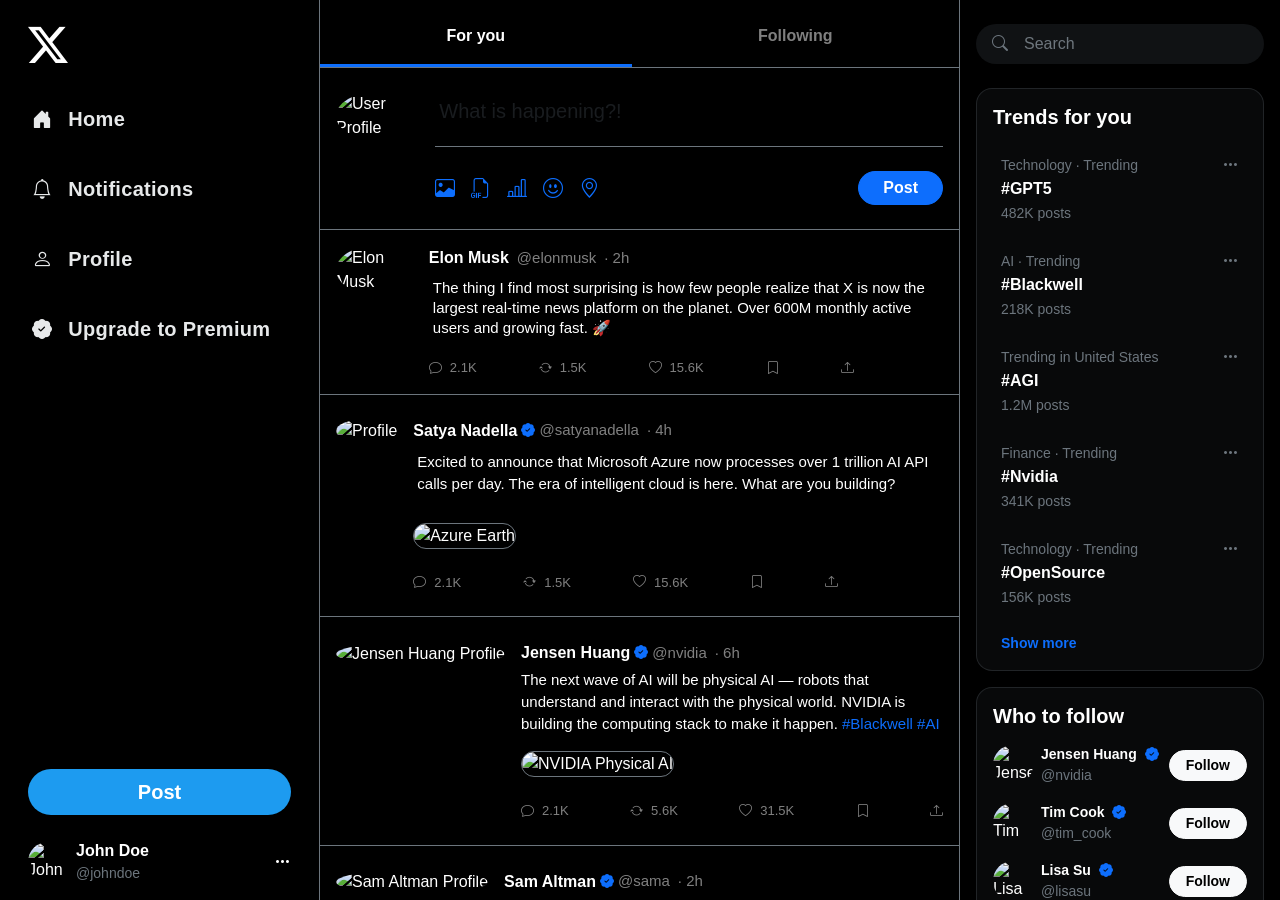
==== index.html @ 87f6e88b "some edits are changes" ====
<!DOCTYPE html>
<html lang="en">

<head>
    <meta charset="UTF-8">
    <meta name="viewport" content="width=device-width, initial-scale=1.0">
    <link rel="stylesheet" href="bootstrap-5.3.8-dist/css/bootstrap.min.css">
    <!-- பூட்ஸ்டார்ப் ஐகான்கள் -->
    <link rel="stylesheet" href="https://cdn.jsdelivr.net/npm/bootstrap-icons@1.11.3/font/bootstrap-icons.min.css">
    <link rel="stylesheet" href="style.css">
    <title>X Clone Assignment</title>
</head>

<!-- column a 3:6:3 endu pirithal and full webpage black and text white kuduthal -->

<body class="bg-black text-white">
    <div class="container-fluid">
        <div class="row">




            <!-- FIRST (3 OF 12) COLUMN STARTS HERE -->
            <!-- border-end (வலது பக்க கோடு வர) border-secondary (சாம்பல் நிறம் வர) vh-100 (முழு உயரம் வர) -->
            <div class="col-md-3 border-end border-secondary vh-100 d-flex flex-column pb-3">
                <!-- Ithan antha X icon -->
                <div class="px-3 pt-3">
                    <i class="bi bi-twitter-x fs-1 text-white"></i>
                </div>

                <!-- HOME, NOTIFICATION, ABOUT NAVLINGS START HERE -->
                <ul class="nav flex-column py-3">

                  
                    <!-- 1. Home மெனு -->
                    <li class="nav-item mb-3">
                        <!-- 🌟 href="#" ஐ நீக்கிவிட்டு, id மற்றும் onclick செயல்பாடுகள் இங்கே சேர்க்கப்பட்டுள்ளது -->
                        <a id="#home" class="nav-link active text-white fs-5 fw-bold d-flex align-items-center"
                            style="cursor: pointer;" onclick="showSection('home')">
                            <i class="bi bi-house-door-fill me-3"></i> Home
                        </a>
                    </li>

                    <!-- 2. Notifications மெனு -->
                    <li class="nav-item mb-3">
                        <a class="nav-link text-white fs-5 d-flex align-items-center" href="#">
                            <i class="bi bi-bell me-3"></i> Notifications
                        </a>
                    </li>

                    <!-- 3. Profile மெனு -->
                    <li class="nav-item mb-3">
                        <a class="nav-link text-white fs-5 d-flex align-items-center" href="#">
                            <i class="bi bi-person me-3"></i> Profile
                        </a>
                    </li>

                    <!-- ========================================================== -->
                    <!-- ⭐ 5. PAVITHRA - UPGRADE TO PREMIUM NAVLINK START -->
                    <!-- ========================================================== -->
                    <li class="nav-item mb-3">
                        <!-- 🔗 [இங்கதான் மேஜிக்]: href="premium.html" என்று கொடுத்தாச்சு! 
                             இப்போ அவுட்புட்ல இதை கிளிக் பண்ணா, நேரா அக்கா செய்யப்போற தனி பக்கத்துக்கு வெப்சைட் மாறிடும்! -->
                        <a class="nav-link nav-premium d-flex align-items-center fs-5" href="premium.html">
                            <i class="bi bi-patch-check-fill me-3 premium-icon"></i>
                            <span class="premium-text">Upgrade to Premium</span>
                        </a>
                    </li>
                    <!-- ⭐ PAVITHRA - UPGRADE TO PREMIUM NAVLINK END -->
                    <!-- ========================================================== -->

                </ul>
                <!-- HOME, NOTIFICATION, ABOUT  ARE END HERE -->

                <!-- POST BUTTON -->
                <div class="px-3 mt-auto mb-4">
                    <button type="button" class="btn btn-tweet w-100 rounded-pill fw-bold fs-5 py-2" href="premium.html">
                        Post
                    </button>
                </div>
                <!-- POST BUTTON END HERE -->

                <!-- JOHN DOE SMALL CIRCLE ACCOUNT BELOW FIRST 3: COLUMN -->
                <div class="px-3 d-flex align-items-center justify-content-between">
                    <div class="d-flex align-items-center">
                        <!-- ஒரு தற்காலிக வட்டமான படம் -->
                        <img src="https://images.unsplash.com/photo-1535713875002-d1d0cf377fde?w=100"
                            class="rounded-circle me-2" alt="John Doe Profile"
                            style="width: 40px; height: 40px; object-fit: cover;">
                        <div>
                            <div class="fw-bold fs-6 text-white leading-sm">John Doe</div>
                            <div class="text-secondary small">@johndoe</div>
                        </div>
                    </div>
                    <i class="bi bi-three-dots text-white"></i>
                </div>
                <!-- JOHN DOE SMALL CIRCLE ACCOUNT END HERE -->
            </div>

            <!-- FIRST (3 OF 12) COLUMN END HERE -->

            <!-- ========================================== ===================================== -->
            <!-- ========================================== ===================================== -->
            <!-- ========================================== ===================================== -->
            <!-- ========================================== ===================================== -->
            <!-- ========================================== ===================================== -->














            <!-- SECOND (6 OF 12) COLUMN STARTS HERE (MIDDLE SIDEBAR) -->
            <!-- 🌟 நடுவில் உள்ள 6-வது காலத்தை மட்டும் தனியா ஸ்க்ரோல் செய்ய மாற்றப்பட்ட மெயின் வரி -->

            <!-- [மாற்றம் 1]: பார்டர், மினிமம் உயரம் மற்றும் பேடிங் 0 சேர்த்தாச்சு -->
            <main id="home" class="col-md-6 border-end border-secondary p-0"
                style="height: 100vh; overflow-y: auto; scrollbar-width: none; -ms-overflow-style: none;">
                <!--INTHA ELEMENT A ALIKKA VENAM --> <!--INTHA ELEMENT A ALIKKA VENAM -->

                <!-- [மாற்றம் 2]: எப்போதுமே மேலேயே ஒட்டிக்கிட்டு இருக்கப்போற ஹெடர் பகுதி -->

                <div class="border-bottom border-secondary sticky-top bg-black"> <!--INTHA DIV A ALIKKA VENAM -->

                    <!-- 🌟 [புதுச் சேர்க்கை]: 'For you' & 'Following' டேப்கள் வர வேண்டிய இடம் -->
                    <div class="d-flex text-center fw-bold mt-2">
                        <!-- For You டேப் (கீழே ப்ளூ கலர் கோட்டுடன் text-white) -->
                        <div class="p-3 flex-grow-1 text-white border-bottom border-primary border-3"
                            style="cursor: pointer;">
                            For you
                        </div>
                        <!-- Following டேப் (கருப்பா தெரியாம இருக்க பூட்ஸ்ட்ராப் ஒபாசிட்டி சேர்த்தாச்சு) -->
                        <div class="p-3 flex-grow-1 text-white text-opacity-50" style="cursor: pointer;">
                            Following
                        </div>
                    </div>

                </div> <!--INTHA DIV A ALIKKA VENAM -->


                <!-- ========================================== -->
                <!-- [மாற்றம் 3]: 3 PERUKUM SERTHU கன்டென்ட் வர வேண்டிய முக்கிய பகுதி (Content Placeholder) -->
                <!-- ========================================== -->
                <div class="main-content-body p-0">
                    <!--INTHA ELEMENT A ALIKKA VENAM (💡 இங்க மட்டும் பேடிங் p-0 ஆக்கியிருக்கேன் அண்ணா, அப்போதான் ட்வீட்கள் பார்டர் ஓரத்துல ஒட்டி அழகா வரும்) -->

                    <!-- ========================================================== -->
                    <!-- 🏠 SECTION 1: JOHN (YOU) - HOME/TWEET AREA START -->
                    <!-- ========================================================== -->
                    <!-- ஜான் உங்களோட "What's happening?!" பாக்ஸ் மற்றும் ட்வீட் ஃபீட் கோடு எல்லாமே ithukku keela than வரணும். -->
                    <!-- திவின்சன் மற்றும் காஜன் அண்ணன் இந்த செக்ஷனுக்குள்ள கை வைக்க மாட்டாங்க. -->
                    <section id="john-home-tweets" class="p-0">

                        <!-- (ஜான் உங்களோட ஹோம் பேஜ் கோடை இங்கதான் எழுதணும்!) -->
                        <!-- 🌟 [புதுச் சேர்க்கை 1]: ட்வீட் பாக்ஸ் மெயின் கன்டெய்னர் (Flexbox முறையில்) -->
                       <div class="d-flex p-3 py-4 border-bottom border-secondary">

                            <!-- 1. இடது பக்கம்: ப்ரொஃபைல் படம் (உடையாமல் இருக்க அக்யூரட் ஆன்லைன் இமேஜ் போட்ருக்கேன் அண்ணா) -->
                            <div class="me-3">
                                <img src="https://images.unsplash.com/photo-1535713875002-d1d0cf377fde?w=100"
                                    class="rounded-circle" alt="User Profile"
                                    style="width: 40px; height: 40px; object-fit: cover;">
                            </div>

                            <!-- 2. வலது பக்கம்: இன்புட் ஏரியா மற்றும் பட்டன்கள் -->
                            <div class="w-100">
                                <!-- 🌟 [பெரிய மாற்றம்]: input-க்கு பதிலா textarea போட்டாச்சு அண்ணா! -->
                                <!-- rows="2" கொடுத்ததால் ஆரம்பத்துல சின்னதா இருக்கும், டைப் பண்ண பண்ண 6 of 12 அகலத்துக்குள்ளேயே அழகா கீழே இறங்கும் -->
                                <textarea
                                    class="form-control bg-transparent border-0 text-white fs-5 p-1 shadow-none text-opacity-75"
                                    placeholder="What is happening?!" rows="1" oninput="autoResize(this)"
                                    style="resize: none; caret-color: #1d9bf0; overflow: hidden; min-height: 25px;">
</textarea>
                                <div class="border-top border-secondary mt-3"></div>

                                <!-- ஐகான்களும் போஸ்ட் பட்டனும் பக்கத்துல பக்கத்துல வர வேண்டிய பகுதி -->
                                <div class="d-flex justify-content-between align-items-center mt-3 pt-2">

                                    <!-- பூட்ஸ்ட்ராப் ஐகான்கள் (Bootstrap Icons v1.11.3) -->
                                    <div class="text-primary fs-5 d-flex gap-3">
                                        <i class="bi bi-image" style="cursor: pointer;"></i>
                                        <i class="bi bi-filetype-gif" style="cursor: pointer;"></i>
                                        <i class="bi bi-bar-chart-line" style="cursor: pointer;"></i>
                                        <i class="bi bi-emoji-smile" style="cursor: pointer;"></i>
                                        <i class="bi bi-geo-alt" style="cursor: pointer;"></i>
                                    </div>

                                    <!-- போஸ்ட் பட்டன் -->
                                    <button class="btn btn-primary fw-bold rounded-pill px-4 py-1 fs-6">Post</button>
                                </div>
                            </div>

                        </div> <!-- ட்வீட் பாக்ஸ் முடிகிறது -->
                        <!-- 🌟 [புதுச் சேர்க்கை 2]: ட்வீட் ஃபீட் லிஸ்ட் (இங்கதான் எல்லா ட்வீட்களும் வரிசையா வரும்) -->
                        <div class="tweets-feed-list">

                            <!-- ========================================== -->
                            <!-- 1. எலோன் மஸ்க் ட்வீட் கார்டு (Elon Musk Tweet) -->
                            <!-- ========================================== -->
                            <div class="d-flex p-3 border-bottom border-secondary" style="cursor: pointer;">
                                <!-- இடது பக்கம்: எலோன் மஸ்க் ப்ரொஃபைல் படம் -->
                                <div class="me-3">
                                    <img src="https://upload.wikimedia.org/wikipedia/commons/3/34/Elon_Musk_Royal_Society_%28crop2%29.jpg"
                                        class="rounded-circle" alt="Elon Musk"
                                        style="width: 40px; height: 40px; object-fit: cover;">
                                </div>
                                <!-- வலது பக்கம்: ட்வீட் கன்டென்ட் முழுமையாக -->
                                <div class="w-100">
                                    <!-- ட்வீட் ஹெடர் (பெயர், ப்ளூ டிக், ஹேண்டில், நேரம்) -->
                                    <div class="d-flex align-items-center mb-1 flex-wrap">
                                        <span class="fw-bold text-white me-1">Elon Musk</span>
                                        <!-- பூட்ஸ்ட்ராப் ப்ளூ கலரில் ஒரு குட்டி டிக் ஐகான் -->
                                        <i class="fa-solid fa-circle-check text-primary me-1"
                                            style="font-size: 14px;"></i>
                                        <span class="text-white text-opacity-50 me-2"
                                            style="font-size: 15px;">@elonmusk</span>
                                        <span class="text-white text-opacity-50" style="font-size: 15px;">· 2h</span>
                                    </div>
                                    <!-- ட்வீட் உரை (Tweet Text) -->
                                    <p class="text-white mb-2 p-1" style="font-size: 15px; line-height: 20px;">
                                        The thing I find most surprising is how few people realize that X is now the
                                        largest real-time news platform on the planet. Over 600M monthly active users
                                        and growing fast. 🚀
                                    </p>
                                    <!-- ட்வீட் ஃபுட்டர் ஐகான்கள் (Comment, Retweet, Like, Bookmark, Share) -->
                                    <!-- justify-content-between கொடுத்துட்டு அதிகபட்ச அகலத்தை (max-width) கட்டுப்படுத்தினா அசல் எக்ஸ் மாதிரி கேப் வரும் அண்ணா -->
                                    <div class="d-flex justify-content-between text-white text-opacity-50 mt-3"
                                        style="max-width: 425px; font-size: 13px;">
                                      <span class="hover-blue"><i class="bi bi-chat me-2"></i>2.1K</span>
                                        <span class="hover-green"><i class="bi bi-arrow-repeat me-2"></i>1.5K</span>
                                        <span class="hover-red"><i class="bi bi-heart me-2"></i>15.6K</span>
                                        <span class="hover-blue"><i class="bi bi-bookmark"></i></span>
                                        <span class="hover-blue"><i class="bi bi-upload"></i></span>
                                    </div>
                                </div>
                            </div>


                            <!-- ========================================================================= -->
                            <!-- சத்யா நாதெல்லா ட்வீட் கார்டு மெயின் கன்டெய்னர்                             -->
                            <!-- ========================================================================= -->
                            <!-- d-flex: படம் மற்றும் உரையை பக்கத்து பக்கத்தில் வைக்கிறது -->
                            <!-- p-3: கார்டுக்குள் 1rem அளவிலான உள் இடைவெளியை (Padding) தருகிறது -->
                            <!-- border-bottom & border-secondary: கீழ் பகுதியில் சாம்பல் நிற மெல்லிய கோட்டை உருவாக்குகிறது -->
                            <!-- 🌟 align-items-start: படம் மற்றும் உரையை மேலிருந்து (Top) ஒரே நேர்க்கோட்டில் சீரமைக்கிறது -->
                            <div class="d-flex p-4 px-3 border-bottom border-secondary align-items-start"
                                style="cursor: pointer;">

                                <!-- ========================================== -->
                                <!-- இடது பக்கம்: ப்ரொஃபைல் படம் (Profile Image)  -->
                                <!-- ========================================== -->
                                <!-- me-3: படத்திற்கும் வலது பக்க உரைக்கும் இடையில் வலதுபுற இடைவெளி (Margin End) தருகிறது -->
                                <!-- 🌟 flex-shrink-0: வலது பக்கம் உ   ரை கூடினாலும் படம் நசுங்காமல் 40px அளவிலேயே நிலையாக வைத்திருக்கும் -->
                                <div class="me-3 flex-shrink-0">
                                    <!-- rounded-circle: இமேஜை வட்ட வடிவில் மாற்றுகிறது -->
                                    <!-- object-fit: cover: படம் வட்டத்திற்குள் சுருங்காமல் கச்சிதமாகப் பொருந்த உதவுகிறது -->
                                    <img src="https://images.unsplash.com/photo-1494790108377-be9c29b29330?w=100"
                                        class="rounded-circle" alt="Profile"
                                        style="width: 40px; height: 40px; object-fit: cover;">
                                </div>

                                <!-- ========================================== -->
                                <!-- வலது பக்கம்: ட்வீட் விவரங்கள் முழுமையாக (Content Area) -->
                                <!-- ========================================== -->
                                <!-- w-100: இந்த பகுதி மீதமுள்ள முழு அகலத்தையும் (Width 100%) எடுத்துக்கொள்ளும் -->
                                <div class="w-100">

                                    <!-- [உள் பகுதி 1]: ட்வீட் ஹெடர் (பெயர், வெரிஃபைட் டிக், ஹேண்டில், நேரம்) -->
                                    <!-- align-items-center: பெயரையும் ப்ளூ டிக்கையும் செங்குத்தாக நேர்க்கோட்டில் வைக்கிறது -->
                                    <!-- flex-wrap: ஸ்கிரீன் சிறிதாகும்போது விவரங்கள் தானாக அடுத்த வரிக்கு நகரும் (Responsive) -->
                                    <!-- mb-1: கீழ் பகுதிக்கு சிறிய இடைவெளி (Margin Bottom) தருகிறது -->
                                    <div class="d-flex align-items-center mb-1 flex-wrap">
                                        <!-- fw-bold: எழுத்துக்களை தடிமனாக்குகிறது (Font Weight Bold) -->
                                        <span class="fw-bold text-white me-1">Satya Nadella</span>

                                        <!-- bi-patch-check-fill: பூட்ஸ்ட்ராப்பின் அதிகாரப்பூர்வ வெரிஃபைட் டிக் ஐகான் -->
                                        <i class="bi bi-patch-check-fill text-primary me-1"
                                            style="font-size: 14px;"></i>

                                        <!-- text-opacity-50: ஹேண்டில் பெயரை சாம்பல் நிறத்தில் காட்ட ஒபாசிட்டியை (50%) குறைக்கிறது -->
                                        <span class="text-white text-opacity-50 me-2"
                                            style="font-size: 15px;">@satyanadella</span>

                                        <span class="text-white text-opacity-50" style="font-size: 15px;">· 4h</span>
                                    </div>

                                    <!-- [உள் பகுதி 2]: ட்வீட் உரை (Tweet Text) -->
                                    <!-- mb-2: உரைக்கும் கீழே வரும் இமேஜுக்கும் இடையில் இடைவெளி தருகிறது -->
                                    <!-- line-height: வரிகளுக்கு இடையே உள்ள காத்தோட்டமான இடைவெளியை (Spacing) சீரமைக்கிறது -->
                                    <p class="text-white mb-4 p-1" style="font-size: 15px; line-height: 22px;">
                                        Excited to announce that Microsoft Azure now processes over 1 trillion AI API
                                        calls per day. The era of intelligent cloud is here. What are you building?
                                    </p>

                                    <!-- [உள் பகுதி 3]: ட்வீட் இமேஜ் பகுதி (Tweet Media) -->
                                    <!-- mt-3 & mb-2: இமேஜ் பாக்ஸின் மேலேயும் கீழேயும் கச்சிதமான இடைவெளியை உருவாக்குகிறது -->
                                    <div class="mt-4 mb-2">
                                        <!-- img-fluid: இமேஜ் அதன் கன்டெய்னரை விட வெளியே போகாமல் தானாக அளவை சுருக்கிக் கொள்ளும் (Responsive) -->
                                        <!-- rounded-4: இமேஜின் நான்கு மூலைகளையும் அழகாக வளைக்கிறது (Border Radius) -->
                                        <!-- border & border-secondary: அசல் X தளம் போல இமேஜைச் சுற்றி மெல்லிய சாம்பல் பார்டர் தருகிறது -->
                                        <!-- max-height: இமேஜ் ரொம்ப நீளமாகப் போகாமல் 350px-க்குள் கட்டுப்படுத்துகிறது -->
                                        <img src="https://images.unsplash.com/photo-1618005182384-a83a8bd57fbe?w=800"
                                            class="img-fluid rounded-4 border border-secondary" alt="Azure Earth"
                                            style="width: 100%; max-height: 350px; object-fit: cover;">
                                    </div>

                                    <!-- [உள் பகுதி 4]: ஃபுட்டர் ஆக்சன் ஐகான்கள் (Action Buttons) -->
                                    <!-- justify-content-between: ஐகான்களை சமமான இடைவெளியில் பரப்பி வைக்கிறது -->
                                    <!-- max-width: 425px: ஐகான்கள் ரொம்ப தூரம் விலகிப் போகாமல் அசல் X தளம் போல ஒரு குறிப்பிட்ட எல்லைக்குள் நெருக்கமாக வைக்கிறது -->
                                    <div class="d-flex justify-content-between text-white text-opacity-50 mt-4"
                                        style="max-width: 425px; font-size: 13px;">
                                        <!-- me-2: ஐகானுக்கும் அதன் பக்கத்தில் உள்ள நம்பருக்கும் இடையில் சிறிய இடைவெளி தருகிறது -->
                                        <span class="hover-blue"><i class="bi bi-chat me-2"></i>2.1K</span>
                                        <span class="hover-green"><i class="bi bi-arrow-repeat me-2"></i>1.5K</span>
                                        <span class="hover-red"><i class="bi bi-heart me-2"></i>15.6K</span>
                                        <span class="hover-blue"><i class="bi bi-bookmark"></i></span>
                                        <span class="hover-blue"><i class="bi bi-upload"></i></span>
                                    </div>

                                </div>
                            </div>

                            <!-- ========================================================================= -->
                            <!-- 1. JENSEN HUANG TWEET CARD                                                -->
                            <!-- ========================================================================= -->
                            <div class="d-flex py-4 px-3 border-bottom border-secondary align-items-start"
                                style="cursor: pointer;">
                                <!-- இடது பக்கம்: ப்ரொஃபைல் படம் (flex-shrink-0 நசுங்குவதைத் தடுக்கும்) -->
                                <div class="me-3 flex-shrink-0">
                                    <img src="https://images.unsplash.com/photo-1534528741775-53994a69daeb?w=100"
                                        class="rounded-circle" alt="Jensen Huang Profile"
                                        style="width: 40px; height: 40px; object-fit: cover;">
                                </div>

                                <!-- வலது பக்கம்: ட்வீட் விவரங்கள் -->
                                <div class="w-100">
                                    <!-- ட்வீட் ஹெடர் (பெயர், ஹேண்டில், நேரம்) -->
                                    <div class="d-flex align-items-center mb-1 flex-wrap">
                                        <span class="fw-bold text-white me-1">Jensen Huang</span>
                                        <i class="bi bi-patch-check-fill text-primary me-1"
                                            style="font-size: 14px;"></i>
                                        <span class="text-white text-opacity-50 me-2"
                                            style="font-size: 15px;">@nvidia</span>
                                        <span class="text-white text-opacity-50" style="font-size: 15px;">· 6h</span>
                                    </div>

                                    <!-- ட்வீட் உரை (Screenshot 03.08.18-ல் உள்ள அதே உரை) -->
                                    <p class="text-white mb-3" style="font-size: 15px; line-height: 22px;">
                                        The next wave of AI will be physical AI — robots that understand and interact
                                        with the physical world. NVIDIA is building the computing stack to make it
                                        happen. <span class="text-primary">#Blackwell #AI</span>
                                    </p>

                                    <!-- 🌟 பிக் கன்டென்ட் இமேஜ் (NVIDIA Robotics சார்ந்த படம்) -->
                                    <div class="mt-3 mb-2">
                                        <img src="https://images.unsplash.com/photo-1485827404703-89b55fcc595e?w=800"
                                            class="img-fluid rounded-4 border border-secondary" alt="NVIDIA Physical AI"
                                            style="width: 100%; max-height: 350px; object-fit: cover;">
                                    </div>

                                    <!-- ஃபுட்டர் ஆக்சன் ஐகான்கள் -->
                                    <div class="d-flex justify-content-between text-white text-opacity-50 mt-4"
                                        style="max-width: 425px; font-size: 13px;">
                                        <span class="hover-blue"><i class="bi bi-chat me-2"></i>2.1K</span>
                                        <span class="hover-green"><i class="bi bi-arrow-repeat me-2"></i>5.6K</span>
                                        <span class="hover-red"><i class="bi bi-heart me-2"></i>31.5K</span>
                                        <span class="hover-blue"><i class="bi bi-bookmark"></i></span>
                                        <span class="hover-blue"><i class="bi bi-upload"></i></span>
                                    </div>
                                </div>
                            </div>

                            <!-- ========================================================================= -->
                            <!-- 2. SAM ALTMAN TWEET CARD                                                  -->
                            <!-- ========================================================================= -->
                            <div class="d-flex py-4 px-3 border-bottom border-secondary align-items-start"
                                style="cursor: pointer;">
                                <!-- இடது பக்கம்: ப்ரொஃபைல் படம் -->
                                <div class="me-3 flex-shrink-0">
                                    <img src="https://images.unsplash.com/photo-1507003211169-0a1dd7228f2d?w=100"
                                        class="rounded-circle" alt="Sam Altman Profile"
                                        style="width: 40px; height: 40px; object-fit: cover;">
                                </div>

                                <!-- வலது பக்கம்: ட்வீட் விவரங்கள் -->
                                <div class="w-100">
                                    <!-- ட்வீட் ஹெடர் -->
                                    <div class="d-flex align-items-center mb-1 flex-wrap">
                                        <span class="fw-bold text-white me-1">Sam Altman</span>
                                        <i class="bi bi-patch-check-fill text-primary me-1"
                                            style="font-size: 14px;"></i>
                                        <span class="text-white text-opacity-50 me-2"
                                            style="font-size: 15px;">@sama</span>
                                        <span class="text-white text-opacity-50" style="font-size: 15px;">· 2h</span>
                                    </div>

                                    <!-- ட்வீட் உரை -->
                                    <p class="text-white mb-3" style="font-size: 15px; line-height: 22px;">
                                        The rate of progress in deep learning over the last few years has been
                                        staggering. We are focused on safety and alignment as we approach the boundaries
                                        of AGI. Exciting times ahead.
                                    </p>

                                    <!-- 🌟 பிக் கன்டென்ட் இமேஜ் (OpenAI/AGI சார்ந்த நியூரல் நெட்வொர்க் படம்) -->
                                    <div class="mt-3 mb-2">
                                        <img src="https://images.unsplash.com/photo-1620712943543-bcc4688e7485?w=800"
                                            class="img-fluid rounded-4 border border-secondary" alt="AI Neural Network"
                                            style="width: 100%; max-height: 350px; object-fit: cover;">
                                    </div>

                                    <!-- ஃபுட்டர் ஆக்சன் ஐகான்கள் -->
                                    <div class="d-flex justify-content-between text-white text-opacity-50 mt-4"
                                        style="max-width: 425px; font-size: 13px;">
                                        <span class="hover-blue"><i class="bi bi-chat me-2"></i>8.4K</span>
                                        <span class="hover-green"><i class="bi bi-arrow-repeat me-2"></i>4.2K</span>
                                        <span class="hover-red"><i class="bi bi-heart me-2"></i>54.1K</span>
                                        <span class="hover-blue"><i class="bi bi-bookmark"></i></span>
                                        <span class="hover-blue"><i class="bi bi-upload"></i></span>
                                    </div>
                                </div>
                            </div>

                            <!-- ========================================================================= -->
                            <!-- 4. LINUS TORVALDS TWEET CARD                                              -->
                            <!-- ========================================================================= -->
                            <div class="d-flex py-4 px-3 border-bottom border-secondary align-items-start"
                                style="cursor: pointer;">
                                <!-- இடது பக்கம்: ப்ரொஃபைல் படம் -->
                                <div class="me-3 flex-shrink-0">
                                    <img src="https://images.unsplash.com/photo-1519085360753-af0119f7cbe7?w=100"
                                        class="rounded-circle" alt="Linus Torvalds Profile"
                                        style="width: 40px; height: 40px; object-fit: cover;">
                                </div>

                                <!-- வலது பக்கம்: ட்வீட் விவரங்கள் -->
                                <div class="w-100">
                                    <!-- ட்வீட் ஹெடர் -->
                                    <div class="d-flex align-items-center mb-1 flex-wrap">
                                        <span class="fw-bold text-white me-1">Linus Torvalds</span>
                                        <i class="bi bi-patch-check-fill text-primary me-1"
                                            style="font-size: 14px;"></i>
                                        <span class="text-white text-opacity-50 me-2"
                                            style="font-size: 15px;">@LinusTorvalds</span>
                                        <span class="text-white text-opacity-50" style="font-size: 15px;">· 1d</span>
                                    </div>

                                    <!-- ட்வீட் உரை -->
                                    <p class="text-white mb-3" style="font-size: 15px; line-height: 22px;">
                                        Just tagged the latest stable Linux kernel release. Huge thanks to the community
                                        for robust clean-ups and security fixes. Keep the code simple, readable, and
                                        secure. <span class="text-primary">#OpenSource</span>
                                    </p>

                                    <!-- 🌟 பிக் கன்டென்ட் இமேஜ் (Linux / Cyber Security சார்ந்த கோடிங் படம்) -->
                                    <div class="mt-3 mb-2">
                                        <img src="https://images.unsplash.com/photo-1607799279861-4dd421887fb3?w=800"
                                            class="img-fluid rounded-4 border border-secondary" alt="Linux Coding Space"
                                            style="width: 100%; max-height: 350px; object-fit: cover;">
                                    </div>

                                    <!-- ஃபுட்டர் ஆக்சன் ஐகான்கள் -->
                                    <div class="d-flex justify-content-between text-white text-opacity-50 mt-4"
                                        style="max-width: 425px; font-size: 13px;">
                                        <span class="hover-blue"><i class="bi bi-chat me-2"></i>1.2K</span>
                                        <span class="hover-green"><i class="bi bi-arrow-repeat me-2"></i>3.1K</span>
                                        <span class="hover-red"><i class="bi bi-heart me-2"></i>22.8K</span>
                                        <span class="hover-blue"><i class="bi bi-bookmark"></i></span>
                                        <span class="hover-blue"><i class="bi bi-upload"></i></span>
                                    </div>
                                </div>
                            </div>
                        </div> <!-- ட்வீட் ஃபீட் லிஸ்ட் முடிகிறது -->

                    </section>
                    <!-- 🏠 JOHN - HOME/TWEET AREA END -->
                    <!-- ========================================================== -->
                    <!-- ========================================================== -->
                    <!-- ========================================================== -->










                    <!-- ========================================================== -->
                    <!-- 🔔 SECTION 2: DIVINSON - NOTIFICATION AREA START -->
                    <!-- ========================================================== -->
                    <!-- திவின்சன், உன்னோட நோட்டிபிகேஷன் கோடு எல்லாமே இந்த வரிக்கிக் கீழேதான் வரணும். from 153th line -->
                    <!-- ஜான்  மற்றும் கஜன் அண்ணன் இந்த செக்ஷனுக்குள்ள கை வைக்கத் தேவை இல்லை. -->
                    <section id="divinson-notifications"
                        class="border-bottom border-secondary p-3 bg-dark bg-opacity-10">



                        <!-- (திவின்சன், உன்னோட கோடை இங்கதான் எழுதணும் மச்சான்!) -->

 <div class="d-flex justify-content-between">
        <h2 class="text-white">Notification</h2>
        <button type="button" class="btn text-primary">Mark all read</button>
    </div>

     <div class="d-flex justify-content-around">
        <button type="button" class="btn text-white fw-bold border-bottom border-5 px-3 pt-0 pb-2">All</button>
        <button type="button" class="btn text-secondary fw-bold px-3 pt-0 pb-2">Verfied</button>
        <button type="button" class="btn text-secondary fw-bold px-3 pt-0 pb-2">Mentions</button>
    </div>

     <div class="d-flex p-3 notification-item" data-type="verified">
        <div class="mt-2 text-center icon">
            <i class="bi bi-heart-fill"></i>
        </div>

        <div class="w-100">
            <img src="https://tse4.mm.bing.net/th/id/OIP.Si9VOfWql6B2KNf1tqCM1QHaJQ?r=0&rs=1&pid=ImgDetMain&o=7&rm=3">
            <p class="m-0"><strong class="text-white">satya Nadella</strong> liked your post</p>
        </div>

        <div class="content">
            <span class="time">2m</span>
        </div>
    </div>

    <div class="d-flex p-3 notification-item" data-type="verified">
        <div class="mt-2 text-center icon">
            <i class="bi bi-repeat"></i>
        </div>

        <div class="w-100">
            <img src="https://th.bing.com/th/id/OIP.RKhIkfGKB43Py2BwOAYShwHaNK?w=115&h=180&c=7&r=0&o=7&dpr=1.3&pid=1.7&rm=3">
            <p class="m-0"><strong class="text-white">CR7</strong> retweeted your post</p>
        </div>

        <div class="content">
            <span class="time">15m</span>
        </div>
    </div>

    <div class="d-flex p-3 notification-item" data-type="verified">
        <div class="mt-2 text-center icon">
            <i class="bi bi-person-fill"></i>
        </div>

        <div class="w-100">
            <img src="https://images.alphacoders.com/132/1327049.jpeg">
            <p class="m-0"><strong class="text-white">Neymar</strong> followed you</p>
        </div>

        <div class="content">
            <span class="time">1h</span>
        </div>
    </div>

    <div class="d-flex p-3 notification-item" data-type="mention">
        <div class="mt-2 text-center icon mention">
            <i class="bi bi-at"></i>
        </div>


        <div class="w-100">
            <img src="https://tse2.mm.bing.net/th/id/OIP.iKFaDL8kxAvwj174ZIdORgHaHa?r=0&rs=1&pid=ImgDetMain&o=7&rm=3">
            <p class="m-0"><strong class="text-white">Nagi</strong> mentioned you</p>
        </div>

        <div class="content">
            <span class="time">2h</span>

        </div>
    </div>

    <div class="d-flex p-3 notification-item" data-type="mention">
        <div class="mt-2 text-center icon mention">
            <i class="bi bi-at"></i>
        </div>
        <div class="w-100">
            <img src="https://th.bing.com/th/id/OIP.fuE7bIzbccbHbxuE-uUvFwHaFt?w=224&h=180&c=7&r=0&o=7&dpr=1.3&pid=1.7&rm=3">
            <p class="m-0"><strong class="text-white">ittachi</strong> mentioned you</p>
        </div>

        <div class="content">
            <span class="time">3h</span>

        </div>
    </div>

    <div class="d-flex p-3 notification-item" data-type="verified">
        <div class="mt-2 text-center icon heart">
            <i class="bi bi-heart-fill"></i>
        </div>
        <div class="w-100">
            <img src="https://th.bing.com/th/id/OIP.lkeCZ2l8dCRGnRtuHcuxDQHaNK?w=115&h=180&c=7&r=0&o=7&dpr=1.3&pid=1.7&rm=3">
            <p class="m-0"><strong class="text-white">Kakashi</strong> liked your reply</p>
        </div>

        <div class="content">
            <span class="time">5h</span>

        </div>
    </div>

    <div class="d-flex p-3 notification-item" data-type="verified">
        <div class="mt-2 text-center icon heart">
            <i class="bi bi-heart-fill"></i>
        </div>
        <div class="w-100">
            <img src="[data-uri]">
            <p class="m-0"><strong class="text-white">Sunjinwoo</strong> liked your reply</p>
        </div>

        <div class="content">
            <span class="time">5h</span>

        </div>
    </div>



                    </section>
                    <!-- 🔔 DIVINSON - NOTIFICATION AREA END -->
                    <!-- ========================================================== -->
                    <!-- ========================================================== -->
                    <!-- ========================================================== -->


























                    <!-- ========================================================== -->
                    <!-- ℹ️ SECTION 3: KAJAN ANNAN - ABOUT AREA START -->
                    <!-- ========================================================== -->
                    <!-- கஜன் அண்ணன், உங்களோட எபௌட் (About) கோடு எல்லாமே இந்த வரிக்கிக் கீழேதான் வரணும்.  -->
                    <!-- ஜான் மற்றும் திவின்சன் இந்த செக்ஷனுக்குள்ள கை வைக்கத் தேவை இல்லை. -->
                    <section id="kajan-about" class="p-3">


  
           
                        <!--mel pakuthiyil test modal button section-->
                    <div class="p-3 text-center border-bottom border-secondary">
                        <small class="text-secondary d-block mb-2"></small> <!--john more button la link pannum maddum tharkalikama irukkura buton-->
                    <button class="btn btn-primary rounded-pill fw-bold btn-sm" data-bs-toggle="modal" data-bs-target="#commentModal">  <!--modal thirakkura button-->
                         <i class="bi bi-chat-left-text"></i> Temporary Modal Box
                    </button>
                    </div>
         <!--profile header section kuriyathu-->
        <header class="profile-header position-relative">
           <!--cover/banner image pakkathikkuriyathu -->
            <div class="profile-banner">
        <!--cover/banner image -->
                <img src="./close-up-of-a-charming-ginger-kitten-with-big-blue-eyes-resting-on-a-soft-blanket-photo.jpg" class="cover-img" alt="Kajan siva Profile Banner">
            </div>
        <!--profile picture and edit profile button pakkuthikkuriyathu -->
            <div class="px-3 d-flex justify-content-between align-items-end profile-avatar-row">  <!--profile picture ooda section-->
               <!--profile picture -->
                <img src="./Screenshot 2026-06-26 104924.png" alt="Kajan siva Profile Picture" class="rounded-circle border border-5 border-black profile-img">
               <!--edit profile button -->
                <button class="btn btn-outline-light rounded-pill fw-bold edit-btn" aria-label="Edit Profile">Edit profile</button>
            </div>
            </header>
         <!--profile details section pakkuthikkuriyathu -->
        <div class="profile-details px-3 mt-3">
            <h1 class="fw-bold h4 m-0">kajan</h1>
            <p class="text-secondary small">kajan_siva · 7 posts</p>
            
            <!--bio section -->
            <p class="mt-2 bio-text">
                🚀 IT student,study in Yarl It Hub. <br>
                📌 Open-source advocate. Opinions are my own.
            </p>
             <!--location, website, and join date section -->  
            <div class="d-flex flex-wrap text-secondary small gap-3 mt-2">
                <span><i class="bi bi-geo-alt"></i> Srilanka</span>     
                <span><i class="bi bi-link-45deg"></i> <a href="#" class="text-primary text-decoration-none">kajan_siva</a></span>
                <span><i class="bi bi-calendar3"></i> Joined May 2026</span>
            </div>
             <!--following and followers section -->
            <div class="d-flex gap-3 mt-3 small">
                <p><span class="fw-bold text-white">10k</span> <span class="text-secondary">Following</span></p>
                <p><span class="fw-bold text-white">56.3K</span> <span class="text-secondary">Followers</span></p>
            </div>
            </div>
            <!--profile tabs section pakkuthikkuriyathu -->
             <nav class="profile-tabs-nav mt-3" aria-label="Profile tabs">
            <ul class="nav nav-tabs border-bottom border-secondary text-center profile-tabs flex-nowrap" id="profileTab" role="tablist">
                <li class="nav-item flex-fill" role="presentation">
                     <button class="nav-link w-100 text-white fw-bold border-0 bg-transparent py-3 active" id="posts-tab" data-bs-toggle="tab" data-bs-target="#posts-content" type="button" role="tab" aria-controls="posts-content" aria-selected="true">Posts</button>
                     </li>

                     <!-- Replies, Media, Likes tabs -->
                      <li class="nav-item flex-fill" role="presentation">
                    <button class="nav-link w-100 text-secondary fw-bold border-0 bg-transparent py-3" id="replies-tab" data-bs-toggle="tab" data-bs-target="#replies-content" type="button" role="tab" aria-controls="replies-content" aria-selected="false">Replies</button>
                </li>
                  <li class="nav-item flex-fill" role="presentation">
                    <button class="nav-link w-100 text-secondary fw-bold border-0 bg-transparent py-3" id="media-tab" data-bs-toggle="tab" data-bs-target="#media-content" type="button" role="tab" aria-controls="media-content" aria-selected="false">Media</button>
                </li>
                  <li class="nav-item flex-fill" role="presentation">
                    <button class="nav-link w-100 text-secondary fw-bold border-0 bg-transparent py-3" id="likes-tab" data-bs-toggle="tab" data-bs-target="#likes-content" type="button" role="tab" aria-controls="likes-content" aria-selected="false">Likes</button>
                </li>
            </ul>
        </nav>

         <div class="tab-content posts-feed" id="profileTabContent">
            
            <div class="tab-pane fade show active" id="posts-content" role="tabpanel" aria-labelledby="posts-tab">
                
                <!-- Post item -->
                <article class="post-item p-3 border-bottom border-secondary">
                    <a href="post-details.html" class="text-decoration-none text-white d-flex gap-3">
                        <img src="./Screenshot 2026-06-26 104924.png" class="rounded-circle align-self-start profile-img" alt="User">
                        <div class="w-100">
                            <div class="d-flex justify-content-between">
                                <div>
                                <span class="fw-bold">kajan</span>
                                <span class="text-secondary small">@kajan siva · now</span>
                                </div>
                                <span class="text-secondary small"><i class="bi bi-three-dots"></i></span>
                            </div>
                            <p class="mt-1 mb-2">Hello john sivakumar</p>
                            <div class="d-flex justify-content-between text-secondary mt-2 max-width-actions" style="max-width: 400px;">
                                <span class="hover-blue"><i class="bi bi-chat"></i> 1000k</span>
                                <span class="hover-green"><i class="bi bi-arrow-repeat"></i> 120</span>
                                <span class="hover-pink"><i class="bi bi-heart"></i>90000K</span>
                                <span class="hover-blue"><i class="bi bi-bookmark">5</i></span>
                            </div>
                        </div>
                    </a>
                </article>
                        
                  <article class="post-item p-3 border-bottom border-secondary d-flex gap-3">
                    <img src="./a.png" class="rounded-circle align-self-start profile-img" alt="A.Divi">
                    <div class="w-100">
                        <div class="d-flex gap-2 align-items-center">
                            <span class="fw-bold">A.Divinsan</span>
                            <i class="bi bi-patch-check-fill text-primary"></i>
                            <span class="text-secondary small">@ADivin · 2h</span>
                        </div>
                          <p class="mt-1 mb-2">Today, i am finding something interst things in my house.it's rememer my childhood memories. </p>
                        <div class="d-flex justify-content-between text-secondary mt-2" style="max-width: 400px;">
                            <span class="hover-blue"><i class="bi bi-chat"></i> 12.4K</span>
                            <span class="hover-green"><i class="bi bi-arrow-repeat"></i> 8.1K</span>
                            <span class="hover-pink"><i class="bi bi-heart"></i> 48.2K</span>
                            <span class="hover-blue"><i class="bi bi-bookmark"></i></span>
                        </div>
                    </div>
                </article>
                 <article class="post-item p-3 border-bottom border-secondary d-flex gap-3">
                    <img src="./image (2).png" class="rounded-circle align-self-start profile-img" alt="sumo">
                    <div class="w-100">
                        <div class="d-flex gap-2 align-items-center">
                            <span class="fw-bold">Sumukan</span>
                            <i class="bi bi-patch-check-fill text-primary"></i>
                            <span class="text-secondary small">@Sumo · 1h</span>
                        </div>
                          <p class="mt-1 mb-2">Hey UKI. </p>
                        <div class="d-flex justify-content-between text-secondary mt-2" style="max-width: 400px;">
                            <span class="hover-blue"><i class="bi bi-chat"></i> 2.4K</span>
                            <span class="hover-green"><i class="bi bi-arrow-repeat"></i> 5.1K</span>
                            <span class="hover-pink"><i class="bi bi-heart"></i> 43K</span>
                            <span class="hover-blue"><i class="bi bi-bookmark"></i></span>
                        </div>
                    </div>
                </article>
                 <article class="post-item p-3 border-bottom border-secondary d-flex gap-3">
                    <img src="./image (3).png" class="rounded-circle align-self-start profile-img" alt="pavi akka">
                    <div class="w-100">
                        <div class="d-flex gap-2 align-items-center">
                            <span class="fw-bold">V.Paviththira</span>
                            <i class="bi bi-patch-check-fill text-primary"></i>
                            <span class="text-secondary small">@Pavi · 2h</span>
                        </div>
                          <p class="mt-1 mb-2">I am Happy to work with my team mates in this project. </p>
                        <div class="d-flex justify-content-between text-secondary mt-2" style="max-width: 400px;">
                            <span class="hover-blue"><i class="bi bi-chat"></i> 12K</span>
                            <span class="hover-green"><i class="bi bi-arrow-repeat"></i> 1K</span>
                            <span class="hover-pink"><i class="bi bi-heart"></i> 2K</span>
                            <span class="hover-blue"><i class="bi bi-bookmark"></i></span>
                        </div>
                    </div>
                </article>
                 <article class="post-item p-3 border-bottom border-secondary d-flex gap-3">
                    <img src="./T0B63FLDT2S-U0B6K45B6KT-698333e91f31-512.jpeg" class="rounded-circle align-self-start profile-img" alt="John">
                    <div class="w-100">
                        <div class="d-flex gap-2 align-items-center">
                            <span class="fw-bold">S.John</span>
                            <i class="bi bi-patch-check-fill text-primary"></i>
                            <span class="text-secondary small">@John · 2h</span>
                        </div>
                          <p class="mt-1 mb-2">Thank you Guys for your support. </p>
                        <div class="d-flex justify-content-between text-secondary mt-2" style="max-width: 400px;">
                            <span class="hover-blue"><i class="bi bi-chat"></i> 13.4K</span>
                            <span class="hover-green"><i class="bi bi-arrow-repeat"></i> 6.1K</span>
                            <span class="hover-pink"><i class="bi bi-heart"></i> 8.2K</span>
                            <span class="hover-blue"><i class="bi bi-bookmark"></i></span>
                        </div>
                    </div>
                </article>
            </div>

             <div class="tab-pane fade" id="replies-content" role="tabpanel" aria-labelledby="replies-tab">
                <article class="p-3 text-secondary text-center py-5">
                    <h2 class="fw-bold text-white h5">No replies yet</h2>
                    <p class="small">When you reply to posts, they will show up here.</p>
                </article>
            </div>
                <div class="tab-pane fade" id="media-content" role="tabpanel" aria-labelledby="media-tab">
                <article class="p-3 text-secondary text-center py-5">
                    <h2 class="fw-bold text-white h5">Images,Video,attachments!</h2>
                    <p class="small">When you post photos or videos, they will show up here.</p>
                </article>
            </div>
              <div class="tab-pane fade" id="likes-content" role="tabpanel" aria-labelledby="likes-tab">
                <article class="post-item p-3 border-bottom border-secondary d-flex gap-3">
                    <img src="./T0B63FLDT2S-U0B6K45B6KT-698333e91f31-512.jpeg" class="rounded-circle align-self-start profile-img" alt="John">
                    <div class="w-100">
                        <div class="d-flex gap-2">
                            <span class="fw-bold">John</span>
                            <i class="bi bi-patch-check-fill text-primary"></i>
                            <span class="text-secondary small">@John leader · 4h</span>
                        </div>

                         <p class="mt-1 mb-2 text-light">I am proud to work with my team!</p>
                        <div class="d-flex justify-content-between text-secondary mt-2" style="max-width: 400px;">
                            <span class="hover-blue"><i class="bi bi-chat"></i> 432</span>
                            <span class="hover-green"><i class="bi bi-arrow-repeat"></i> 1.2K</span>
                            <span class="text-danger"><i class="bi bi-heart-fill"></i> 15K</span>
                            <span class="hover-blue"><i class="bi bi-bookmark"></i></span>
                        </div>
                    </div>
                </article>
            </div>
        </div>
    
          <aside class="modal fade" id="commentModal" tabindex="-1" aria-hidden="true" aria-labelledby="modalTitle">
        <div class="modal-dialog modal-dialog-centered">
            <div class="modal-content bg-black border border-secondary text-white rounded-4">
                <div class="modal-header border-0">
                    <h2 class="visually-hidden" id="modalTitle">Compose Comment</h2>
                    <button type="button" class="btn-close btn-close-white" data-bs-dismiss="modal" aria-label="Close"></button>
                </div>
                    <!--inside section of model button-->
                <div class="modal-body d-flex gap-3 pt-0">
                    <img src="./Screenshot 2026-06-26 104924.png" class="rounded-circle align-self-start profile-img" alt="Profile Pic">
                    <div class="w-100">
                        <textarea class="form-control bg-transparent text-white border-0 p-0 fs-5 no-focus-outline" rows="4" placeholder="What is happening?!"></textarea>
                        <hr class="border-secondary my-3">
                        <div class="d-flex justify-content-between align-items-center">
                            <div class="d-flex gap-3 text-primary fs-5">
                                <i class="bi bi-image" style="cursor: pointer;"></i>
                                   <i class="bi bi-filetype-gif" style="cursor: pointer;"></i>
                                <i class="bi bi-bar-chart" style="cursor: pointer;"></i>
                                <i class="bi bi-emoji-smile" style="cursor: pointer;"></i>
                                <i class="bi bi-geo-alt" style="cursor: pointer;"></i>
                            </div>
                                      <button class="btn btn-primary rounded-pill fw-bold px-4" data-bs-dismiss="modal">Post</button>
                        </div>
                    </div>
                </div>
            </div>
        </div>
    </aside>








                    </section>
                    <!-- ℹ️ KAJAN ANNAN - ABOUT AREA END -->
                    <!-- ========================================================== -->
                    <!-- ========================================================== -->
                    <!-- ========================================================== -->











                    <!-- ========================================== ===================================== -->
                    <!-- ========================================== ===================================== -->
                    <!-- ========================================== ===================================== -->
                    <!-- ========================================== ===================================== -->
                    <!-- ========================================== ===================================== -->
                    <!-- ========================================== ===================================== -->
                    <!-- ========================================== ===================================== -->
                </div> <!--INTHA DIV A ALIKKA VENAM -->
            </main> <!--INTHA DIV A ALIKKA VENAM -->
            <!-- SECOND (6 OF 12) COLUMN END HERE -->




















            <!-- ========================================================== -->
            <!-- THIRD (3 OF 12) COLUMN STARTS HERE (RIGHT SIDEBAR) -->
            <!-- ========================================================== -->
            <!-- 🌟 3-வது காலத்தை மட்டும் தனியா ஸ்க்ரோல் செய்ய மாற்றப்பட்ட மெயின் வரி -->
            <div class="col-md-3 p-3 d-none d-lg-block sticky-top"
                style="height: 100vh; overflow-y: auto; scrollbar-width: none;">

                <!-- 🔍 ஸ்டெப் 1: தேடல் பட்டி (Search Box) மட்டும் -->
                <div class="mb-3 py-2">
                    <div
                        class="search-box-container d-flex align-items-center px-3 py-2 bg-dark bg-opacity-50 rounded-pill">
                        <!-- பூட்ஸ்டாரப் சர்ச் ஐகான் -->
                        <i class="bi bi-search text-secondary me-3"></i>
                        <!-- டைப் பண்ற இடம் -->
                        <input type="text" class="form-control bg-transparent text-white border-0 p-0 shadow-none small"
                            placeholder="Search">
                    </div>
                </div>


                <!-- ========================================================== -->
                <!-- 📈 கார்டு 2: TRENDS FOR YOU ஆரம்பம் -->
                <!-- ========================================================== -->
                <!-- bg-dark bg-opacity-25 = லேசான கருப்பு பின்னணி
                     border border-secondary border-opacity-25 = லேசான சாம்பல் பார்டர்
                     rounded-4 = ஓரங்களை வளைக்க
                     p-3 = உள்ளே கேப் விட (Padding)
                     mb-3 = Who to follow கார்டுக்கு நடுவுல இடைவெளி வர (Margin Bottom) -->
                <div class="p-3 rounded-4 bg-dark bg-opacity-25 border border-secondary border-opacity-25 mb-3">

                    <!-- கார்டின் தலைப்பு -->
                    <h5 class="fw-bold text-white mb-3">Trends for you</h5>

                    <!-- 🔥 ட்ரெண்ட் 1: #GPT5 -->
                    <div class="trend-item p-2 rounded-3 mb-2">
                        <!-- d-flex justify-content-between = எழுத்தையும் ஐகானையும் இருபுறமும் தள்ளும் -->
                        <div class="d-flex justify-content-between align-items-center">
                            <small class="text-secondary small">Technology · Trending</small>
                            <i class="bi bi-three-dots text-secondary"></i>
                        </div>
                        <div class="fw-bold text-white fs-6">#GPT5</div>
                        <small class="text-secondary small">482K posts</small>
                    </div>

                    <!-- 🔥 ட்ரெண்ட் 2: #Blackwell -->
                    <div class="trend-item p-2 rounded-3 mb-2">
                        <div class="d-flex justify-content-between align-items-center">
                            <small class="text-secondary small">AI · Trending</small>
                            <i class="bi bi-three-dots text-secondary"></i>
                        </div>
                        <div class="fw-bold text-white fs-6">#Blackwell</div>
                        <small class="text-secondary small">218K posts</small>
                    </div>

                    <!-- 🔥 ட்ரெண்ட் 3: #AGI -->
                    <div class="trend-item p-2 rounded-3 mb-2">
                        <div class="d-flex justify-content-between align-items-center">
                            <small class="text-secondary small">Trending in United States</small>
                            <i class="bi bi-three-dots text-secondary"></i>
                        </div>
                        <div class="fw-bold text-white fs-6">#AGI</div>
                        <small class="text-secondary small">1.2M posts</small>
                    </div>

                    <!-- 🔥 ட்ரெண்ட் 4: #Nvidia -->
                    <div class="trend-item p-2 rounded-3 mb-2">
                        <div class="d-flex justify-content-between align-items-center">
                            <small class="text-secondary small">Finance · Trending</small>
                            <i class="bi bi-three-dots text-secondary"></i>
                        </div>
                        <div class="fw-bold text-white fs-6">#Nvidia</div>
                        <small class="text-secondary small">341K posts</small>
                    </div>

                    <!-- 🔥 ட்ரெண்ட் 5: #OpenSource -->
                    <div class="trend-item p-2 rounded-3 mb-2">
                        <div class="d-flex justify-content-between align-items-center">
                            <small class="text-secondary small">Technology · Trending</small>
                            <i class="bi bi-three-dots text-secondary"></i>
                        </div>
                        <div class="fw-bold text-white fs-6">#OpenSource</div>
                        <small class="text-secondary small">156K posts</small>
                    </div>

                    <!-- 🔗 கார்டின் கீழே இருக்கும் "Show more" லிங்க் -->
                    <!-- text-primary = நீல நிறம், text-decoration-none = அடிக்கோடு (Underline) வரக்கூடாது -->
                    <a href="#" class="text-primary text-decoration-none small d-block mt-3 fw-bold ps-2">Show more</a>

                </div>
                <!-- ========================================================== -->
                <!-- 📈 TRENDS FOR YOU முடிவு -->
                <!-- ========================================================== -->



                <!-- 👥 கார்டு 3: Who to follow ஆரம்பம் -->
                <!-- பூட்ஸ்டாரப் கிளாஸ்கள் விளக்கம்:
                     p-3 = பெட்டிக்குள்ளே கேப் (Padding)
                     rounded-4 = ஓரங்களை வளைக்க (Border Radius)
                     bg-dark bg-opacity-25 = எக்ஸ் தளத்தின் லேசான இருண்ட பின்னணி கலர் 
                     border border-secondary border-opacity-25 = லேசான சாம்பல் நிற பார்டர் -->
                <div class="p-3 rounded-4 bg-dark bg-opacity-25 border border-secondary border-opacity-25">

                    <!-- கார்டோட தலைப்பு (Heading) -->
                    <h5 class="fw-bold text-white mb-3">Who to follow</h5>


                    <!-- 👤 நபர் 1: Jensen Huang விபரங்கள் -->
                    <!-- d-flex = படம், பேரு, பட்டன் மூன்றும் ஒரே வரியில வர
                         align-items-center = மூன்றும் ஒரே நேர்க்கோட்டுல (Row) நேரா இருக்க
                         justify-content-between = படம்/பேரை இடது பக்கமும், ஃபாலோ பட்டனை வலது பக்கமும் தள்ளுவதற்கு
                         mb-3 = அடுத்த நபருக்குக் கீழே கேப் விடுவதற்கு -->
                    <div class="d-flex align-items-center justify-content-between mb-3">

                        <!-- (A) இடது பகுதி: ப்ரொஃபைல் படம் மற்றும் பேரு -->
                        <div class="d-flex align-items-center">
                            <!-- ப்ரொஃபைல் வட்டப் படம் (தற்காலிகமாக JH என்ற எழுத்துக்களோடு) -->
                            <!-- 🌟 Jensen Huang அசல் ப்ரொஃபைல் படம் -->
                            <img src="https://images.unsplash.com/photo-1534528741775-53994a69daeb?w=100"
                                class="rounded-circle me-2" alt="Jensen Huang"
                                style="width: 40px; height: 40px; object-fit: cover;">
                            <!-- பெயர் மற்றும் யூசர்நேம் -->
                            <div>
                                <div class="fw-bold text-white small">
                                    Jensen Huang
                                    <!-- ப்ளூ டிக் வெரிஃபைட் ஐகான் -->
                                    <i class="bi bi-patch-check-fill text-primary ms-1"></i>
                                </div>
                                <div class="text-secondary small">@nvidia</div>
                            </div>
                        </div>

                        <!-- (B) வலது பகுதி: ஃபாலோ பட்டன் -->
                        <!-- btn-light = வெள்ளை நிற பட்டன்
                             btn-sm = சிறிய அளவு (Small Button)
                             rounded-pill = முழுமையான வளைந்த ஓரங்கள் (Capsule Shape) -->
                        <button class="btn btn-light btn-sm rounded-pill fw-bold px-3">Follow</button>
                    </div>

                    <!-- 👤 நபர் 2: Tim Cook விபரங்கள் -->
                    <div class="d-flex align-items-center justify-content-between mb-3">
                        <div class="d-flex align-items-center">
                            <!-- ப்ரொஃபைல் வட்டப் படம் (தற்காலிகமாக TC என்ற எழுத்துக்களோடு) -->
                            <!-- 🌟 Tim Cook அசல் ப்ரொஃபைல் படம் -->
                            <img src="https://images.unsplash.com/photo-1507003211169-0a1dd7228f2d?w=100"
                                class="rounded-circle me-2" alt="Tim Cook"
                                style="width: 40px; height: 40px; object-fit: cover;">
                            <div>
                                <div class="fw-bold text-white small">
                                    Tim Cook
                                    <i class="bi bi-patch-check-fill text-primary ms-1"></i>
                                </div>
                                <div class="text-secondary small">@tim_cook</div>
                            </div>
                        </div>
                        <button class="btn btn-light btn-sm rounded-pill fw-bold px-3">Follow</button>
                    </div>

                    <!-- 👤 நபர் 3: Lisa Su விபரங்கள் -->
                    <!-- mb-2 = கார்டோட கடைசி நபர் என்பதால் கீழே லேசான இடைவெளி மட்டும் போதும் -->
                    <div class="d-flex align-items-center justify-content-between mb-2">
                        <div class="d-flex align-items-center">
                            <!-- ப்ரொஃபைல் வட்டப் படம் (தற்காலிகமாக LS என்ற எழுத்துக்களோடு) -->
                            <!-- 🌟 Lisa Su அசல் ப்ரொஃபைல் படம் -->
                            <img src="https://images.unsplash.com/photo-1494790108377-be9c29b29330?w=100"
                                class="rounded-circle me-2" alt="Lisa Su"
                                style="width: 40px; height: 40px; object-fit: cover;">
                            <div>
                                <div class="fw-bold text-white small">
                                    Lisa Su
                                    <i class="bi bi-patch-check-fill text-primary ms-1"></i>
                                </div>
                                <div class="text-secondary small">@lisasu</div>
                            </div>
                        </div>
                        <button class="btn btn-light btn-sm rounded-pill fw-bold px-3">Follow</button>
                    </div>

                    <!-- 🔗 கார்டின் கீழே இருக்கும் "Show more" லிங்க் -->
                    <a href="#" class="text-primary text-decoration-none small d-block mt-3 fw-bold">Show more</a>




                </div>

                <!-- Who to follow கார்டு முடிவு -->



                <!-- ========================================================== -->
                <!-- 📄 ஸ்டெப் 4: TERMS & PRIVACY FOOTER LINKS (புதிதாக சேர்க்கப்பட்டது)-->
                <!-- ========================================================== -->
                <!-- px-2 = இடது, வலது பக்கம் லேசான கேப்
                     mt-3 = Who to follow கார்டுக்கு கீழே கேப் விட
                     flex-wrap = ஸ்கிரீன் சின்னதாகும்போது லிங்க்குகள் தானாக அடுத்த வரிய線க்கு வர -->
                <div class="d-flex flex-wrap px-2 mt-4 text-secondary" style="font-size: 13px;">

                    <!-- ஒவ்வொரு லிங்க்கும் me-2 (வலது பக்கம் கேப்) மற்றும் link-secondary (ஹோவர் எஃபெக்ட்) கொண்டுள்ளது -->
                    <a href="#" class="text-secondary text-decoration-none link-secondary me-2 mb-1">Terms of
                        Service</a>
                    <a href="#" class="text-secondary text-decoration-none link-secondary me-2 mb-1">Privacy Policy</a>
                    <a href="#" class="text-secondary text-decoration-none link-secondary me-2 mb-1">Cookie Policy</a>
                    <a href="#" class="text-secondary text-decoration-none link-secondary me-2 mb-1">Accessibility</a>
                    <a href="#" class="text-secondary text-decoration-none link-secondary me-2 mb-1">About</a>
                    <a href="#" class="text-secondary text-decoration-none link-secondary me-2 mb-1">Help Center</a>
                    <a href="#" class="text-secondary text-decoration-none link-secondary me-2 mb-1">Ads info</a>

                    <!-- © காப்பிரைட் டெக்ஸ்ட் (mt-1 = மேல் பக்கத்தில் குட்டி கேப்) -->
                    <div class="w-100 mt-1" style="font-size: 13px;">
                        &copy; 2026 X Corp.
                    </div>

                </div>

            </div>
            <!-- ========================================================== -->
            <!-- THIRD (3 OF 12) COLUMN END HERE -->
            <!-- ========================================================== -->


        </div>












        <script src="bootstrap-5.3.8-dist/js/bootstrap.min.js"></script>

        <script src="script.js"></script>


        </script>
</body>

</html>
---- style.css ----
html{
    scroll-behavior: smooth;
}

/* ========================================================== */
/* 1. மெனு லிங்க்குகளின் ஆரம்ப நிலை (Normal State for All Links) */
/* ========================================================== */
.nav-item .nav-link {
    display: flex !important;          /* ஐகானையும் எழுத்தையும் ஒரே வரியில் பக்கத்து பக்கத்தில் வைக்க */
    align-items: center;               /* ஐகானும் எழுத்தும் செங்குத்தாக நேர்க்கோட்டில் இருக்க */
    padding: 12px 20px !important;     /* மெனுவைச் சுற்றி தாராளமாக கேப் (Padding) விட்டு பெரியதாக காட்ட */
    border-radius: 16px;               /* வளைந்த ஓரங்கள் (மாடர்ன் கார்டு போன்ற வடிவத்திற்கு) */
    color: #e7e9ea !important;         /* எக்ஸ் தளத்தின் அசல் ஆஃப்-ஒயிட் எழுத்து நிறம் */
    font-weight: 600;                  /* எழுத்துக்களை மிதமான தடிமனாக (Semi-bold) காட்ட */
    letter-spacing: 0.3px;             /* வாசிப்பதற்கு அழகாக எழுத்துக்களுக்கு நடுவே குட்டி கேப் விட */
    position: relative;                /* இடது பக்க நியான் கோடு இதனுள்ளே லாக் ஆகி இருக்க */
    overflow: hidden;                  /* ஹோவர் செய்யும்போது ஒளிவட்டம் பெட்டியை விட்டு வெளியே போகாமல் தடுக்க */
    transition: all 0.4s cubic-bezier(0.16, 1, 0.3, 1); /* அனிமேஷன் ஆப்பிள் வெப்சைட் போல மிக ஸ்மூத்தாக நடக்க */
}

/* ========================================================== */
/* 2. பொதுவான மாடர்ன் ஹோவர் எஃபெக்ட் (Hover State for Home, Bell, Profile) */
/* ========================================================== */
.nav-item .nav-link:hover {
    color: #1d9bf0 !important;         /* மவுஸை வைக்கும்போது எழுத்து எக்ஸ் தள நீல நிறமாக மாற */
    letter-spacing: 0.8px;             /* மவுஸை வைக்கும்போது எழுத்துக்கள் லேசாக விரிவடைந்து பிரீமியம் லுக் தர */
    transform: translateX(8px);        /* ஒட்டுமொத்த மெனுவும் லேசாக 8 பிக்சல் வலது பக்கம் நகரும் மேஜிக் */
    background: linear-gradient(90deg, rgba(29, 155, 240, 0.15) 0%, rgba(255, 255, 255, 0.02) 100%) !important; 
                                       /* இடது பக்கம் நீல நிறமாகவும், வலது பக்கம் போகப்போக மறையும் மாடர்ன் பின்னணி */
    box-shadow: 0 4px 20px rgba(29, 155, 240, 0.1); 
                                       /* பெட்டிக்கு கீழே லேசான நீல நிற நிழல் (Soft Glow Effect) விழ வைக்க */
}

/* ========================================================== */
/* 3. இடது பக்கம் வரும் அந்த குட்டி நீல நிற கோடு (Neon Indicator) */
/* ========================================================== */
.nav-item .nav-link::before {
    content: "";                       /* சிஎஸ்எஸ் மூலம் ஒரு வெற்றுப்பெட்டியை உருவாக்க */
    position: absolute;                /* மெனுவின் இடது ஓரத்தில் அக்யூரட்டாக கொண்டு போய் நிறுத்த */
    left: 0;                           /* இடது ஓரத்தோடு ஒட்டி இருக்க */
    width: 4px;                        /* கோட்டின் தடிமன் 4 பிக்சல் */
    height: 0%;                        /* ஆரம்பத்தில் கோடு கண்ணுக்குத் தெரியாது (0% உயரம்) */
    background: linear-gradient(180deg, #1d9bf0, #00f2fe); 
                                       /* சாதாரண நீலம் இல்லாமல், நியான் ப்ளூ டூ சியான் கலந்த செம கலர் கிரேடியன்ட் */
    border-radius: 0 4px 4px 0;        /* கோட்டின் வலது பக்க ஓரங்களை மட்டும் அழகாக வளைக்க */
    opacity: 0;                        /* ஆரம்பத்தில் கோடு முழுமையாக மறைந்து இருக்க */
    transition: all 0.3s ease-in-out;  /* கோடு வளரும் அனிமேஷன் ஸ்மூத்தாக இருக்க */
}

/* மவுஸை வைக்கும்போது கோடு நீளமாக மாறும் நிலை */
.nav-item .nav-link:hover::before {
    height: 50%;                       /* ஹோவர் செய்யும்போது கோடு பாதியளவு உயரத்திற்கு அழகாக வளரும் */
    opacity: 1;                        /* மறைந்திருந்த கோடு இப்போ பளிச்சென்று வெளிச்சமாக தெரியும் */
}


/* ========================================================== */
/* 🌟 4. பிரீமியம் மெனுவிற்கான பிரத்யேக ஸ்பெஷல் எஃபெக்ட் (Premium Gold/Cyan Hover) */
/* ========================================================== */
/* உங்க HTML-ல் இருக்கும் 'nav-premium' என்ற கிளாஸை மட்டும் குறிவைத்து இது வேலை செய்யும் */
.nav-item .nav-premium:hover {
    color: #ffd700 !important;         /* பிரீமியம் என்பதால் மவுஸை வைக்கும்போது எழுத்து தங்க நிறமாக (Gold) மாறும் */
    background: linear-gradient(90deg, rgba(255, 215, 0, 0.15) 0%, rgba(255, 255, 255, 0.02) 100%) !important;
                                       /* இடது பக்கம் கோல்டன் நிற பின்னணி ஒளிவட்டம் */
    box-shadow: 0 4px 20px rgba(255, 215, 0, 0.15); /* கோல்டன் கலர் சாஃப்ட் குளோ எஃபெக்ட் */
}

/* பிரீமியம் மெனுவுக்கு மட்டும் இடது பக்கம் கோல்டன் நிறக் கோடு வர வைக்க */
.nav-item .nav-premium::before {
    background: linear-gradient(180deg, #ffd700, #ffa500); /* கோல்டன் நியான் கிரேடியன்ட் */
}

/* எக்ஸ் தளத்தின் அசல் பிரகாசமான நீல நிற பட்டன் */
.btn-tweet {
    background-color: #1d9bf0 !important;
    border: none !important;
    color: white !important;
}

/* பட்டன் மீது மவுஸை வைக்கும்போது லேசான கறுப்பு நிறம் மாற */
.btn-tweet:hover {
    background-color: #1a8cd8 !important;
    color: white !important;
}

/* சர்ச் பாக்ஸ் கிளிக் செய்யும்போது பார்டர் நீல நிறமாக மாற */
.search-box-container:focus-within {
    background-color: black !important;
    border: 1px solid #1d9bf0;
}

/* உள்ளே இருக்குற எழுத்தின் நிறம் */
.search-box-container input::placeholder {
    color: #6e767d;
}

/* ========================================================== */
/* 📈 TREND ITEM HOVER EFFECT                                 */
/* ========================================================== */

/* trend-item பெட்டிக்கு மேல் மவுஸ் செல்லும்போது நடப்பவை */
.trend-item {
    cursor: pointer; /* மவுஸ் அம்புக்குறி கை வடிவமாக மாறும் */
    transition: background-color 0.2s ease; /* நிறம் லேசாக மாற 0.2 செகண்ட் டைமிங் */
}

/* ஹோவர் ஆகும்போது லேசான சாம்பல் பின்னணி நிறம் வரும் */
.trend-item:hover {
    background-color: rgba(255, 255, 255, 0.04);
}
/* ========================================================== */

tification-item{
    gap:15px;
    border-bottom:1px solid #2f3336;
    transition:0.3s;
}

.notification-item:hover{
    background:#080808;
}

.notification-item img{
    width:40px;
    height:40px;
    border-radius:50%;
    /* object-fit:cover; */
}

/* .content{
    flex:1;
} */

.content p{
    /* margin:0; */
    color:#71767b;
    line-height:1.5;
}

/* .content strong{
    color:#fff;
} */

.time{
    /* position:absolute; */
    right:15px;
    top:18px;
    color:#71767b;
    font-size:13px;
}

.icon{
    font-size:18px;
    width:20px;
    /* text-align:center; */
    /* margin-top:8px; */
}

.bi-heart-fill{
    color:#f91880;
}

.bi-repeat{
    color:#00ba7c;
}

.bi-person-fill{
    color:#1d9bf0;
}

.mention{
    color:#1d9bf0;
}



/* 
its kajan section */

/* எக்ஸ் தளத்தின் அசல் பிரகாசமான நீல நிற பட்டன் */
.btn-tweet {
    background-color: #1d9bf0 !important;
    border: none !important;
    color: white !important;
}

/* பட்டன் மீது மவுஸை வைக்கும்போது லேசான கறுப்பு நிறம் மாற */
.btn-tweet:hover {
    background-color: #1a8cd8 !important;
    color: white !important;
}

/*common page design */
body {
    background-color: #000000;
    font-family: -apple-system, BlinkMacSystemFont, "Segoe UI", Roboto, Helvetica, Arial, sans-serif;
    overflow-x: hidden;  /* left-right la kuda content vanthalum antha side la scroll aaka vidamal hide pannum*/
    }

/* (Main Container) */
.main-container {
    max-width: 600px;
    margin: 0 auto;
    border-left: 1px solid #2f3336;
    border-right: 1px solid #2f3336;
    min-height: 100vh;
}
/* 3. Header & Banner பகுதிகள் */
.profile-banner {
    height: 200px;
    background-size: cover;
    background-position: center;
}
.cover {
    width: 100%;
    height: 300px;      /* cover image height */
    overflow: hidden;
}

.cover-img {
    width: 100%;
    height: 100%;
    object-fit: cover;   /* cover image aspect ratio maintain pannum */
    display: block;  
}

.profile-avatar-row {
    margin-top: -60px;
    z-index: 2;
}

.profile-img {
    width: 120px;
    height: 120px;
    object-fit: cover;
}

.edit-btn {
    font-size: 14px;
    margin-bottom: 10px;
}

/* 4. Nav Tabs வடிவமைப்பு */
.profile-tabs .nav-link {
    border: none !important;
    border-radius: 0 !important;
    color: #71767b !important;
    transition: background-color 0.2s ease, color 0.2s ease;
}

.profile-tabs .nav-link:hover {
    background-color: rgba(255, 255, 255, 0.08) !important;
    color: #fff !important;
}

.profile-tabs .nav-link.active {
    color: #fff !important;
    border-bottom: 4px solid #1d9bf0 !important;
}

/* 5. Feed and Article (Post) syle */
.posts-feed {
    overflow-y: auto;
}

.post-item {
    transition: background-color 0.2s ease;
    cursor: pointer;
}

.post-item:hover {
    background-color: rgba(255, 255, 255, 0.03); /*put a mouse turn light colour change*/
}
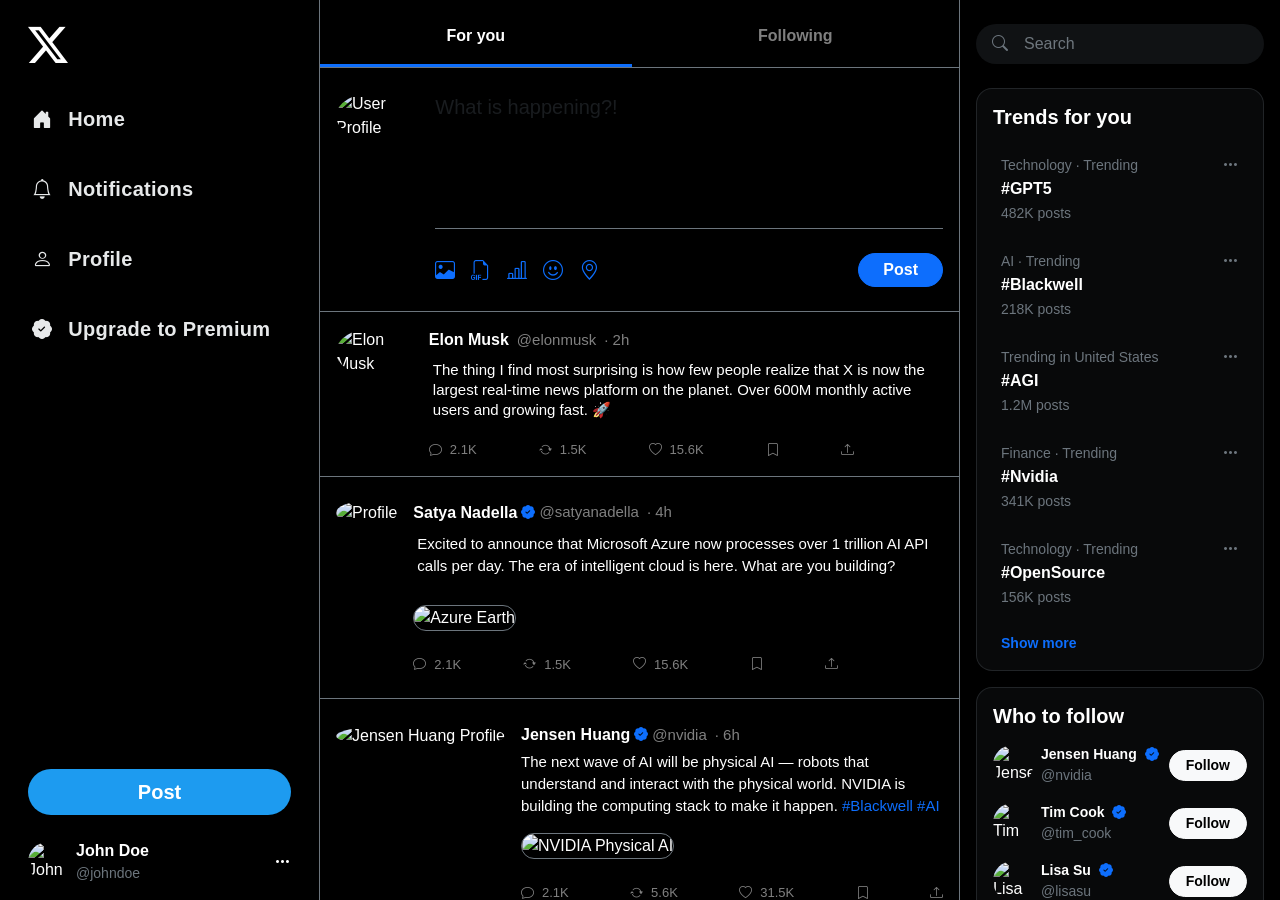
==== commit 54ec748f: "finel verson" ====
--- a/index.html
+++ b/index.html
@@ -31,26 +31,28 @@
                 <!-- HOME, NOTIFICATION, ABOUT NAVLINGS START HERE -->
                 <ul class="nav flex-column py-3">
 
-                  
+
                     <!-- 1. Home மெனு -->
                     <li class="nav-item mb-3">
                         <!-- 🌟 href="#" ஐ நீக்கிவிட்டு, id மற்றும் onclick செயல்பாடுகள் இங்கே சேர்க்கப்பட்டுள்ளது -->
                         <a id="#home" class="nav-link active text-white fs-5 fw-bold d-flex align-items-center"
-                            style="cursor: pointer;" onclick="showSection('home')">
+                            style="cursor: pointer;" onclick="showSection('john-home-tweets')">
                             <i class="bi bi-house-door-fill me-3"></i> Home
                         </a>
                     </li>
 
                     <!-- 2. Notifications மெனு -->
                     <li class="nav-item mb-3">
-                        <a class="nav-link text-white fs-5 d-flex align-items-center" href="#">
+                        <a class="nav-link text-white fs-5 d-flex align-items-center" style="cursor: pointer;"
+                            onclick="showSection('divinson-notifications')">
                             <i class="bi bi-bell me-3"></i> Notifications
                         </a>
                     </li>
 
                     <!-- 3. Profile மெனு -->
                     <li class="nav-item mb-3">
-                        <a class="nav-link text-white fs-5 d-flex align-items-center" href="#">
+                        <a class="nav-link text-white fs-5 d-flex align-items-center" style="cursor: pointer;"
+                            onclick="showSection('kajan-about')">
                             <i class="bi bi-person me-3"></i> Profile
                         </a>
                     </li>
@@ -74,11 +76,60 @@
 
                 <!-- POST BUTTON -->
                 <div class="px-3 mt-auto mb-4">
-                    <button type="button" class="btn btn-tweet w-100 rounded-pill fw-bold fs-5 py-2" href="premium.html">
+                    <!-- 🌟 மோடல் பாப்-அப்பைத் தூண்ட 'data-bs-toggle' மற்றும் 'data-bs-target' சேர்க்கப்பட்டுள்ளது -->
+                    <button type="button" class="btn btn-tweet w-100 rounded-pill fw-bold fs-5 py-2"
+                        data-bs-toggle="modal" data-bs-target="#commentModal">
                         Post
                     </button>
                 </div>
                 <!-- POST BUTTON END HERE -->
+
+                <!-- 🌟 உங்களுடைய பாப்-அப் மோடல் பாக்ஸ் மெயின் கன்டெய்னர் -->
+                <div class="modal fade" id="commentModal" tabindex="-1" aria-labelledby="commentModalLabel"
+                    aria-hidden="true">
+                    <div class="modal-dialog modal-dialog-centered">
+                        <!-- அசல் எக்ஸ் தளம் மாதிரி பேக்கிரவுண்ட் கருப்பாவும், சாம்பல் பார்டரும் கொண்ட கன்டென்ட் பாக்ஸ் -->
+                        <div class="modal-content bg-black border border-secondary rounded-4 p-3">
+
+                            <!-- ❌ பாப்-அப்பை மூட மேலே இருக்கும் குட்டி எக்ஸ் (X) பட்டன் -->
+                            <div class="modal-header border-0 p-0 mb-2">
+                                <button type="button" class="btn-close btn-close-white ms-auto shadow-none"
+                                    data-bs-dismiss="modal" aria-label="Close"></button>
+                            </div>
+
+                            <!-- ========================================================= -->
+                            <!-- 🔽 உங்களுடைய அசல் MODAL-BODY கோடு (மாற்றங்களுடன்) -->
+                            <!-- ========================================================= -->
+                            <div class="modal-body d-flex gap-3 pt-0">
+                                <!-- 🌟 உங்களுடைய அசல் கிளாஸ்கள் அப்படியே இருக்கு, படம் உடையாமல் இருக்க ஸ்டைல் மட்டும் சேர்க்கப்பட்டுள்ளது -->
+                                <img src="https://images.unsplash.com/photo-1535713875002-d1d0cf377fde?w=100"
+                                    class="rounded-circle align-self-start profile-img" alt="Profile Pic"
+                                    style="width: 40px; height: 40px; object-fit: cover;">
+
+                                <div class="w-100">
+                                    <textarea
+                                        class="form-control bg-transparent text-white border-0 p-0 fs-5 no-focus-outline shadow-none"
+                                        rows="4" placeholder="What is happening?!"
+                                        style="resize: none; caret-color: #1d9bf0;"></textarea>
+                                    <hr class="border-secondary my-3">
+                                    <div class="d-flex justify-content-between align-items-center">
+                                        <div class="d-flex gap-3 text-primary fs-5">
+                                            <i class="bi bi-image" style="cursor: pointer;"></i>
+                                            <i class="bi bi-filetype-gif" style="cursor: pointer;"></i>
+                                            <i class="bi bi-bar-chart" style="cursor: pointer;"></i>
+                                            <i class="bi bi-emoji-smile" style="cursor: pointer;"></i>
+                                            <i class="bi bi-geo-alt" style="cursor: pointer;"></i>
+                                        </div>
+                                        <button class="btn btn-primary rounded-pill fw-bold px-4"
+                                            data-bs-dismiss="modal">Post</button>
+                                    </div>
+                                </div>
+                            </div>
+                            <!-- ========================================================= -->
+
+                        </div>
+                    </div>
+                </div>
 
                 <!-- JOHN DOE SMALL CIRCLE ACCOUNT BELOW FIRST 3: COLUMN -->
                 <div class="px-3 d-flex align-items-center justify-content-between">
@@ -161,9 +212,9 @@
 
                         <!-- (ஜான் உங்களோட ஹோம் பேஜ் கோடை இங்கதான் எழுதணும்!) -->
                         <!-- 🌟 [புதுச் சேர்க்கை 1]: ட்வீட் பாக்ஸ் மெயின் கன்டெய்னர் (Flexbox முறையில்) -->
-                       <div class="d-flex p-3 py-4 border-bottom border-secondary">
-
-                            <!-- 1. இடது பக்கம்: ப்ரொஃபைல் படம் (உடையாமல் இருக்க அக்யூரட் ஆன்லைன் இமேஜ் போட்ருக்கேன் அண்ணா) -->
+                        <div class="d-flex p-3 py-4 border-bottom border-secondary">
+
+                            <!-- 1. இடது பக்கம்: ப்ரொஃபைல் படம் (உடையாமல் இருக்க அக்யூரட் ஆன்லைன் இமேஜ் ) -->
                             <div class="me-3">
                                 <img src="https://images.unsplash.com/photo-1535713875002-d1d0cf377fde?w=100"
                                     class="rounded-circle" alt="User Profile"
@@ -175,8 +226,9 @@
                                 <!-- 🌟 [பெரிய மாற்றம்]: input-க்கு பதிலா textarea போட்டாச்சு அண்ணா! -->
                                 <!-- rows="2" கொடுத்ததால் ஆரம்பத்துல சின்னதா இருக்கும், டைப் பண்ண பண்ண 6 of 12 அகலத்துக்குள்ளேயே அழகா கீழே இறங்கும் -->
                                 <textarea
-                                    class="form-control bg-transparent border-0 text-white fs-5 p-1 shadow-none text-opacity-75"
-                                    placeholder="What is happening?!" rows="1" oninput="autoResize(this)"
+                                    class="form-control bg-transparent text-white border-0 p-0 fs-5 no-focus-outline shadow-none"
+                                    rows="4" placeholder="What is happening?!" placeholder="What is happening?!"
+                                    rows="1" oninput="autoResize(this)"
                                     style="resize: none; caret-color: #1d9bf0; overflow: hidden; min-height: 25px;">
 </textarea>
                                 <div class="border-top border-secondary mt-3"></div>
@@ -234,7 +286,7 @@
                                     <!-- justify-content-between கொடுத்துட்டு அதிகபட்ச அகலத்தை (max-width) கட்டுப்படுத்தினா அசல் எக்ஸ் மாதிரி கேப் வரும் அண்ணா -->
                                     <div class="d-flex justify-content-between text-white text-opacity-50 mt-3"
                                         style="max-width: 425px; font-size: 13px;">
-                                      <span class="hover-blue"><i class="bi bi-chat me-2"></i>2.1K</span>
+                                        <span class="hover-blue"><i class="bi bi-chat me-2"></i>2.1K</span>
                                         <span class="hover-green"><i class="bi bi-arrow-repeat me-2"></i>1.5K</span>
                                         <span class="hover-red"><i class="bi bi-heart me-2"></i>15.6K</span>
                                         <span class="hover-blue"><i class="bi bi-bookmark"></i></span>
@@ -500,129 +552,135 @@
                     <!-- திவின்சன், உன்னோட நோட்டிபிகேஷன் கோடு எல்லாமே இந்த வரிக்கிக் கீழேதான் வரணும். from 153th line -->
                     <!-- ஜான்  மற்றும் கஜன் அண்ணன் இந்த செக்ஷனுக்குள்ள கை வைக்கத் தேவை இல்லை. -->
                     <section id="divinson-notifications"
-                        class="border-bottom border-secondary p-3 bg-dark bg-opacity-10">
+                        class="border-bottom border-secondary p-3 bg-dark bg-opacity-10" style="display: none;">
 
 
 
                         <!-- (திவின்சன், உன்னோட கோடை இங்கதான் எழுதணும் மச்சான்!) -->
 
- <div class="d-flex justify-content-between">
-        <h2 class="text-white">Notification</h2>
-        <button type="button" class="btn text-primary">Mark all read</button>
-    </div>
-
-     <div class="d-flex justify-content-around">
-        <button type="button" class="btn text-white fw-bold border-bottom border-5 px-3 pt-0 pb-2">All</button>
-        <button type="button" class="btn text-secondary fw-bold px-3 pt-0 pb-2">Verfied</button>
-        <button type="button" class="btn text-secondary fw-bold px-3 pt-0 pb-2">Mentions</button>
-    </div>
-
-     <div class="d-flex p-3 notification-item" data-type="verified">
-        <div class="mt-2 text-center icon">
-            <i class="bi bi-heart-fill"></i>
-        </div>
-
-        <div class="w-100">
-            <img src="https://tse4.mm.bing.net/th/id/OIP.Si9VOfWql6B2KNf1tqCM1QHaJQ?r=0&rs=1&pid=ImgDetMain&o=7&rm=3">
-            <p class="m-0"><strong class="text-white">satya Nadella</strong> liked your post</p>
-        </div>
-
-        <div class="content">
-            <span class="time">2m</span>
-        </div>
-    </div>
-
-    <div class="d-flex p-3 notification-item" data-type="verified">
-        <div class="mt-2 text-center icon">
-            <i class="bi bi-repeat"></i>
-        </div>
-
-        <div class="w-100">
-            <img src="https://th.bing.com/th/id/OIP.RKhIkfGKB43Py2BwOAYShwHaNK?w=115&h=180&c=7&r=0&o=7&dpr=1.3&pid=1.7&rm=3">
-            <p class="m-0"><strong class="text-white">CR7</strong> retweeted your post</p>
-        </div>
-
-        <div class="content">
-            <span class="time">15m</span>
-        </div>
-    </div>
-
-    <div class="d-flex p-3 notification-item" data-type="verified">
-        <div class="mt-2 text-center icon">
-            <i class="bi bi-person-fill"></i>
-        </div>
-
-        <div class="w-100">
-            <img src="https://images.alphacoders.com/132/1327049.jpeg">
-            <p class="m-0"><strong class="text-white">Neymar</strong> followed you</p>
-        </div>
-
-        <div class="content">
-            <span class="time">1h</span>
-        </div>
-    </div>
-
-    <div class="d-flex p-3 notification-item" data-type="mention">
-        <div class="mt-2 text-center icon mention">
-            <i class="bi bi-at"></i>
-        </div>
-
-
-        <div class="w-100">
-            <img src="https://tse2.mm.bing.net/th/id/OIP.iKFaDL8kxAvwj174ZIdORgHaHa?r=0&rs=1&pid=ImgDetMain&o=7&rm=3">
-            <p class="m-0"><strong class="text-white">Nagi</strong> mentioned you</p>
-        </div>
-
-        <div class="content">
-            <span class="time">2h</span>
-
-        </div>
-    </div>
-
-    <div class="d-flex p-3 notification-item" data-type="mention">
-        <div class="mt-2 text-center icon mention">
-            <i class="bi bi-at"></i>
-        </div>
-        <div class="w-100">
-            <img src="https://th.bing.com/th/id/OIP.fuE7bIzbccbHbxuE-uUvFwHaFt?w=224&h=180&c=7&r=0&o=7&dpr=1.3&pid=1.7&rm=3">
-            <p class="m-0"><strong class="text-white">ittachi</strong> mentioned you</p>
-        </div>
-
-        <div class="content">
-            <span class="time">3h</span>
-
-        </div>
-    </div>
-
-    <div class="d-flex p-3 notification-item" data-type="verified">
-        <div class="mt-2 text-center icon heart">
-            <i class="bi bi-heart-fill"></i>
-        </div>
-        <div class="w-100">
-            <img src="https://th.bing.com/th/id/OIP.lkeCZ2l8dCRGnRtuHcuxDQHaNK?w=115&h=180&c=7&r=0&o=7&dpr=1.3&pid=1.7&rm=3">
-            <p class="m-0"><strong class="text-white">Kakashi</strong> liked your reply</p>
-        </div>
-
-        <div class="content">
-            <span class="time">5h</span>
-
-        </div>
-    </div>
-
-    <div class="d-flex p-3 notification-item" data-type="verified">
-        <div class="mt-2 text-center icon heart">
-            <i class="bi bi-heart-fill"></i>
-        </div>
-        <div class="w-100">
-            <img src="[data-uri]">
-            <p class="m-0"><strong class="text-white">Sunjinwoo</strong> liked your reply</p>
-        </div>
-
-        <div class="content">
-            <span class="time">5h</span>
-
-        </div>
-    </div>
+                        <div class="d-flex justify-content-between">
+                            <h2 class="text-white">Notification</h2>
+                            <button type="button" class="btn text-primary">Mark all read</button>
+                        </div>
+
+                        <div class="d-flex justify-content-around">
+                            <button type="button"
+                                class="btn text-white fw-bold border-bottom border-5 px-3 pt-0 pb-2">All</button>
+                            <button type="button" class="btn text-secondary fw-bold px-3 pt-0 pb-2">Verfied</button>
+                            <button type="button" class="btn text-secondary fw-bold px-3 pt-0 pb-2">Mentions</button>
+                        </div>
+
+                        <div class="d-flex p-3 notification-item" data-type="verified">
+                            <div class="mt-2 text-center icon">
+                                <i class="bi bi-heart-fill"></i>
+                            </div>
+
+                            <div class="w-100">
+                                <img
+                                    src="https://tse4.mm.bing.net/th/id/OIP.Si9VOfWql6B2KNf1tqCM1QHaJQ?r=0&rs=1&pid=ImgDetMain&o=7&rm=3">
+                                <p class="m-0"><strong class="text-white">satya Nadella</strong> liked your post</p>
+                            </div>
+
+                            <div class="content">
+                                <span class="time">2m</span>
+                            </div>
+                        </div>
+
+                        <div class="d-flex p-3 notification-item" data-type="verified">
+                            <div class="mt-2 text-center icon">
+                                <i class="bi bi-repeat"></i>
+                            </div>
+
+                            <div class="w-100">
+                                <img
+                                    src="https://th.bing.com/th/id/OIP.RKhIkfGKB43Py2BwOAYShwHaNK?w=115&h=180&c=7&r=0&o=7&dpr=1.3&pid=1.7&rm=3">
+                                <p class="m-0"><strong class="text-white">CR7</strong> retweeted your post</p>
+                            </div>
+
+                            <div class="content">
+                                <span class="time">15m</span>
+                            </div>
+                        </div>
+
+                        <div class="d-flex p-3 notification-item" data-type="verified">
+                            <div class="mt-2 text-center icon">
+                                <i class="bi bi-person-fill"></i>
+                            </div>
+
+                            <div class="w-100">
+                                <img src="https://images.alphacoders.com/132/1327049.jpeg">
+                                <p class="m-0"><strong class="text-white">Neymar</strong> followed you</p>
+                            </div>
+
+                            <div class="content">
+                                <span class="time">1h</span>
+                            </div>
+                        </div>
+
+                        <div class="d-flex p-3 notification-item" data-type="mention">
+                            <div class="mt-2 text-center icon mention">
+                                <i class="bi bi-at"></i>
+                            </div>
+
+
+                            <div class="w-100">
+                                <img
+                                    src="https://tse2.mm.bing.net/th/id/OIP.iKFaDL8kxAvwj174ZIdORgHaHa?r=0&rs=1&pid=ImgDetMain&o=7&rm=3">
+                                <p class="m-0"><strong class="text-white">Nagi</strong> mentioned you</p>
+                            </div>
+
+                            <div class="content">
+                                <span class="time">2h</span>
+
+                            </div>
+                        </div>
+
+                        <div class="d-flex p-3 notification-item" data-type="mention">
+                            <div class="mt-2 text-center icon mention">
+                                <i class="bi bi-at"></i>
+                            </div>
+                            <div class="w-100">
+                                <img
+                                    src="https://th.bing.com/th/id/OIP.fuE7bIzbccbHbxuE-uUvFwHaFt?w=224&h=180&c=7&r=0&o=7&dpr=1.3&pid=1.7&rm=3">
+                                <p class="m-0"><strong class="text-white">ittachi</strong> mentioned you</p>
+                            </div>
+
+                            <div class="content">
+                                <span class="time">3h</span>
+
+                            </div>
+                        </div>
+
+                        <div class="d-flex p-3 notification-item" data-type="verified">
+                            <div class="mt-2 text-center icon heart">
+                                <i class="bi bi-heart-fill"></i>
+                            </div>
+                            <div class="w-100">
+                                <img
+                                    src="https://th.bing.com/th/id/OIP.lkeCZ2l8dCRGnRtuHcuxDQHaNK?w=115&h=180&c=7&r=0&o=7&dpr=1.3&pid=1.7&rm=3">
+                                <p class="m-0"><strong class="text-white">Kakashi</strong> liked your reply</p>
+                            </div>
+
+                            <div class="content">
+                                <span class="time">5h</span>
+
+                            </div>
+                        </div>
+
+                        <div class="d-flex p-3 notification-item" data-type="verified">
+                            <div class="mt-2 text-center icon heart">
+                                <i class="bi bi-heart-fill"></i>
+                            </div>
+                            <div class="w-100">
+                                <img src="ASSTES/images.jpeg">
+                                 <p class="m-0"><strong class="text-white">Sunjinwoo</strong> liked your reply</p>
+                            </div>
+
+                            <div class="content">
+                                <span class="time">5h</span>
+
+                            </div>
+                        </div>
 
 
 
@@ -662,234 +720,244 @@
                     <!-- ========================================================== -->
                     <!-- கஜன் அண்ணன், உங்களோட எபௌட் (About) கோடு எல்லாமே இந்த வரிக்கிக் கீழேதான் வரணும்.  -->
                     <!-- ஜான் மற்றும் திவின்சன் இந்த செக்ஷனுக்குள்ள கை வைக்கத் தேவை இல்லை. -->
-                    <section id="kajan-about" class="p-3">
-
-
-  
-           
-                        <!--mel pakuthiyil test modal button section-->
-                    <div class="p-3 text-center border-bottom border-secondary">
-                        <small class="text-secondary d-block mb-2"></small> <!--john more button la link pannum maddum tharkalikama irukkura buton-->
-                    <button class="btn btn-primary rounded-pill fw-bold btn-sm" data-bs-toggle="modal" data-bs-target="#commentModal">  <!--modal thirakkura button-->
-                         <i class="bi bi-chat-left-text"></i> Temporary Modal Box
-                    </button>
-                    </div>
-         <!--profile header section kuriyathu-->
-        <header class="profile-header position-relative">
-           <!--cover/banner image pakkathikkuriyathu -->
-            <div class="profile-banner">
-        <!--cover/banner image -->
-                <img src="./close-up-of-a-charming-ginger-kitten-with-big-blue-eyes-resting-on-a-soft-blanket-photo.jpg" class="cover-img" alt="Kajan siva Profile Banner">
-            </div>
-        <!--profile picture and edit profile button pakkuthikkuriyathu -->
-            <div class="px-3 d-flex justify-content-between align-items-end profile-avatar-row">  <!--profile picture ooda section-->
-               <!--profile picture -->
-                <img src="./Screenshot 2026-06-26 104924.png" alt="Kajan siva Profile Picture" class="rounded-circle border border-5 border-black profile-img">
-               <!--edit profile button -->
-                <button class="btn btn-outline-light rounded-pill fw-bold edit-btn" aria-label="Edit Profile">Edit profile</button>
-            </div>
-            </header>
-         <!--profile details section pakkuthikkuriyathu -->
-        <div class="profile-details px-3 mt-3">
-            <h1 class="fw-bold h4 m-0">kajan</h1>
-            <p class="text-secondary small">kajan_siva · 7 posts</p>
-            
-            <!--bio section -->
-            <p class="mt-2 bio-text">
-                🚀 IT student,study in Yarl It Hub. <br>
-                📌 Open-source advocate. Opinions are my own.
-            </p>
-             <!--location, website, and join date section -->  
-            <div class="d-flex flex-wrap text-secondary small gap-3 mt-2">
-                <span><i class="bi bi-geo-alt"></i> Srilanka</span>     
-                <span><i class="bi bi-link-45deg"></i> <a href="#" class="text-primary text-decoration-none">kajan_siva</a></span>
-                <span><i class="bi bi-calendar3"></i> Joined May 2026</span>
-            </div>
-             <!--following and followers section -->
-            <div class="d-flex gap-3 mt-3 small">
-                <p><span class="fw-bold text-white">10k</span> <span class="text-secondary">Following</span></p>
-                <p><span class="fw-bold text-white">56.3K</span> <span class="text-secondary">Followers</span></p>
-            </div>
-            </div>
-            <!--profile tabs section pakkuthikkuriyathu -->
-             <nav class="profile-tabs-nav mt-3" aria-label="Profile tabs">
-            <ul class="nav nav-tabs border-bottom border-secondary text-center profile-tabs flex-nowrap" id="profileTab" role="tablist">
-                <li class="nav-item flex-fill" role="presentation">
-                     <button class="nav-link w-100 text-white fw-bold border-0 bg-transparent py-3 active" id="posts-tab" data-bs-toggle="tab" data-bs-target="#posts-content" type="button" role="tab" aria-controls="posts-content" aria-selected="true">Posts</button>
-                     </li>
-
-                     <!-- Replies, Media, Likes tabs -->
-                      <li class="nav-item flex-fill" role="presentation">
-                    <button class="nav-link w-100 text-secondary fw-bold border-0 bg-transparent py-3" id="replies-tab" data-bs-toggle="tab" data-bs-target="#replies-content" type="button" role="tab" aria-controls="replies-content" aria-selected="false">Replies</button>
-                </li>
-                  <li class="nav-item flex-fill" role="presentation">
-                    <button class="nav-link w-100 text-secondary fw-bold border-0 bg-transparent py-3" id="media-tab" data-bs-toggle="tab" data-bs-target="#media-content" type="button" role="tab" aria-controls="media-content" aria-selected="false">Media</button>
-                </li>
-                  <li class="nav-item flex-fill" role="presentation">
-                    <button class="nav-link w-100 text-secondary fw-bold border-0 bg-transparent py-3" id="likes-tab" data-bs-toggle="tab" data-bs-target="#likes-content" type="button" role="tab" aria-controls="likes-content" aria-selected="false">Likes</button>
-                </li>
-            </ul>
-        </nav>
-
-         <div class="tab-content posts-feed" id="profileTabContent">
-            
-            <div class="tab-pane fade show active" id="posts-content" role="tabpanel" aria-labelledby="posts-tab">
-                
-                <!-- Post item -->
-                <article class="post-item p-3 border-bottom border-secondary">
-                    <a href="post-details.html" class="text-decoration-none text-white d-flex gap-3">
-                        <img src="./Screenshot 2026-06-26 104924.png" class="rounded-circle align-self-start profile-img" alt="User">
-                        <div class="w-100">
-                            <div class="d-flex justify-content-between">
-                                <div>
-                                <span class="fw-bold">kajan</span>
-                                <span class="text-secondary small">@kajan siva · now</span>
-                                </div>
-                                <span class="text-secondary small"><i class="bi bi-three-dots"></i></span>
-                            </div>
-                            <p class="mt-1 mb-2">Hello john sivakumar</p>
-                            <div class="d-flex justify-content-between text-secondary mt-2 max-width-actions" style="max-width: 400px;">
-                                <span class="hover-blue"><i class="bi bi-chat"></i> 1000k</span>
-                                <span class="hover-green"><i class="bi bi-arrow-repeat"></i> 120</span>
-                                <span class="hover-pink"><i class="bi bi-heart"></i>90000K</span>
-                                <span class="hover-blue"><i class="bi bi-bookmark">5</i></span>
-                            </div>
-                        </div>
-                    </a>
-                </article>
-                        
-                  <article class="post-item p-3 border-bottom border-secondary d-flex gap-3">
-                    <img src="./a.png" class="rounded-circle align-self-start profile-img" alt="A.Divi">
-                    <div class="w-100">
-                        <div class="d-flex gap-2 align-items-center">
-                            <span class="fw-bold">A.Divinsan</span>
-                            <i class="bi bi-patch-check-fill text-primary"></i>
-                            <span class="text-secondary small">@ADivin · 2h</span>
-                        </div>
-                          <p class="mt-1 mb-2">Today, i am finding something interst things in my house.it's rememer my childhood memories. </p>
-                        <div class="d-flex justify-content-between text-secondary mt-2" style="max-width: 400px;">
-                            <span class="hover-blue"><i class="bi bi-chat"></i> 12.4K</span>
-                            <span class="hover-green"><i class="bi bi-arrow-repeat"></i> 8.1K</span>
-                            <span class="hover-pink"><i class="bi bi-heart"></i> 48.2K</span>
-                            <span class="hover-blue"><i class="bi bi-bookmark"></i></span>
-                        </div>
-                    </div>
-                </article>
-                 <article class="post-item p-3 border-bottom border-secondary d-flex gap-3">
-                    <img src="./image (2).png" class="rounded-circle align-self-start profile-img" alt="sumo">
-                    <div class="w-100">
-                        <div class="d-flex gap-2 align-items-center">
-                            <span class="fw-bold">Sumukan</span>
-                            <i class="bi bi-patch-check-fill text-primary"></i>
-                            <span class="text-secondary small">@Sumo · 1h</span>
-                        </div>
-                          <p class="mt-1 mb-2">Hey UKI. </p>
-                        <div class="d-flex justify-content-between text-secondary mt-2" style="max-width: 400px;">
-                            <span class="hover-blue"><i class="bi bi-chat"></i> 2.4K</span>
-                            <span class="hover-green"><i class="bi bi-arrow-repeat"></i> 5.1K</span>
-                            <span class="hover-pink"><i class="bi bi-heart"></i> 43K</span>
-                            <span class="hover-blue"><i class="bi bi-bookmark"></i></span>
-                        </div>
-                    </div>
-                </article>
-                 <article class="post-item p-3 border-bottom border-secondary d-flex gap-3">
-                    <img src="./image (3).png" class="rounded-circle align-self-start profile-img" alt="pavi akka">
-                    <div class="w-100">
-                        <div class="d-flex gap-2 align-items-center">
-                            <span class="fw-bold">V.Paviththira</span>
-                            <i class="bi bi-patch-check-fill text-primary"></i>
-                            <span class="text-secondary small">@Pavi · 2h</span>
-                        </div>
-                          <p class="mt-1 mb-2">I am Happy to work with my team mates in this project. </p>
-                        <div class="d-flex justify-content-between text-secondary mt-2" style="max-width: 400px;">
-                            <span class="hover-blue"><i class="bi bi-chat"></i> 12K</span>
-                            <span class="hover-green"><i class="bi bi-arrow-repeat"></i> 1K</span>
-                            <span class="hover-pink"><i class="bi bi-heart"></i> 2K</span>
-                            <span class="hover-blue"><i class="bi bi-bookmark"></i></span>
-                        </div>
-                    </div>
-                </article>
-                 <article class="post-item p-3 border-bottom border-secondary d-flex gap-3">
-                    <img src="./T0B63FLDT2S-U0B6K45B6KT-698333e91f31-512.jpeg" class="rounded-circle align-self-start profile-img" alt="John">
-                    <div class="w-100">
-                        <div class="d-flex gap-2 align-items-center">
-                            <span class="fw-bold">S.John</span>
-                            <i class="bi bi-patch-check-fill text-primary"></i>
-                            <span class="text-secondary small">@John · 2h</span>
-                        </div>
-                          <p class="mt-1 mb-2">Thank you Guys for your support. </p>
-                        <div class="d-flex justify-content-between text-secondary mt-2" style="max-width: 400px;">
-                            <span class="hover-blue"><i class="bi bi-chat"></i> 13.4K</span>
-                            <span class="hover-green"><i class="bi bi-arrow-repeat"></i> 6.1K</span>
-                            <span class="hover-pink"><i class="bi bi-heart"></i> 8.2K</span>
-                            <span class="hover-blue"><i class="bi bi-bookmark"></i></span>
-                        </div>
-                    </div>
-                </article>
-            </div>
-
-             <div class="tab-pane fade" id="replies-content" role="tabpanel" aria-labelledby="replies-tab">
-                <article class="p-3 text-secondary text-center py-5">
-                    <h2 class="fw-bold text-white h5">No replies yet</h2>
-                    <p class="small">When you reply to posts, they will show up here.</p>
-                </article>
-            </div>
-                <div class="tab-pane fade" id="media-content" role="tabpanel" aria-labelledby="media-tab">
-                <article class="p-3 text-secondary text-center py-5">
-                    <h2 class="fw-bold text-white h5">Images,Video,attachments!</h2>
-                    <p class="small">When you post photos or videos, they will show up here.</p>
-                </article>
-            </div>
-              <div class="tab-pane fade" id="likes-content" role="tabpanel" aria-labelledby="likes-tab">
-                <article class="post-item p-3 border-bottom border-secondary d-flex gap-3">
-                    <img src="./T0B63FLDT2S-U0B6K45B6KT-698333e91f31-512.jpeg" class="rounded-circle align-self-start profile-img" alt="John">
-                    <div class="w-100">
-                        <div class="d-flex gap-2">
-                            <span class="fw-bold">John</span>
-                            <i class="bi bi-patch-check-fill text-primary"></i>
-                            <span class="text-secondary small">@John leader · 4h</span>
-                        </div>
-
-                         <p class="mt-1 mb-2 text-light">I am proud to work with my team!</p>
-                        <div class="d-flex justify-content-between text-secondary mt-2" style="max-width: 400px;">
-                            <span class="hover-blue"><i class="bi bi-chat"></i> 432</span>
-                            <span class="hover-green"><i class="bi bi-arrow-repeat"></i> 1.2K</span>
-                            <span class="text-danger"><i class="bi bi-heart-fill"></i> 15K</span>
-                            <span class="hover-blue"><i class="bi bi-bookmark"></i></span>
-                        </div>
-                    </div>
-                </article>
-            </div>
-        </div>
-    
-          <aside class="modal fade" id="commentModal" tabindex="-1" aria-hidden="true" aria-labelledby="modalTitle">
-        <div class="modal-dialog modal-dialog-centered">
-            <div class="modal-content bg-black border border-secondary text-white rounded-4">
-                <div class="modal-header border-0">
-                    <h2 class="visually-hidden" id="modalTitle">Compose Comment</h2>
-                    <button type="button" class="btn-close btn-close-white" data-bs-dismiss="modal" aria-label="Close"></button>
-                </div>
-                    <!--inside section of model button-->
-                <div class="modal-body d-flex gap-3 pt-0">
-                    <img src="./Screenshot 2026-06-26 104924.png" class="rounded-circle align-self-start profile-img" alt="Profile Pic">
-                    <div class="w-100">
-                        <textarea class="form-control bg-transparent text-white border-0 p-0 fs-5 no-focus-outline" rows="4" placeholder="What is happening?!"></textarea>
-                        <hr class="border-secondary my-3">
-                        <div class="d-flex justify-content-between align-items-center">
-                            <div class="d-flex gap-3 text-primary fs-5">
-                                <i class="bi bi-image" style="cursor: pointer;"></i>
-                                   <i class="bi bi-filetype-gif" style="cursor: pointer;"></i>
-                                <i class="bi bi-bar-chart" style="cursor: pointer;"></i>
-                                <i class="bi bi-emoji-smile" style="cursor: pointer;"></i>
-                                <i class="bi bi-geo-alt" style="cursor: pointer;"></i>
-                            </div>
-                                      <button class="btn btn-primary rounded-pill fw-bold px-4" data-bs-dismiss="modal">Post</button>
-                        </div>
-                    </div>
-                </div>
-            </div>
-        </div>
-    </aside>
+                    <section id="kajan-about" class="p-3" style="display: none;">
+
+                        <!--profile header section kuriyathu-->
+                        <header class="profile-header position-relative">
+                            <!--cover/banner image pakkathikkuriyathu -->
+                            <div class="profile-banner">
+                                <!--cover/banner image -->
+                                <img src="ASSTES/kajan poster.jpg" class="cover-img" alt="Kajan siva Profile Banner">
+                            </div>
+                            <!--profile picture and edit profile button pakkuthikkuriyathu -->
+                            <div class="px-3 d-flex justify-content-between align-items-end profile-avatar-row">
+                                <!--profile picture ooda section-->
+                                <!--profile picture -->
+                                <img src="ASSTES/kajan.jpg" alt="Kajan siva Profile Picture"
+                                    class="rounded-circle border border-5 border-black profile-img">
+                                <!--edit profile button -->
+                                <button class="btn btn-outline-light rounded-pill fw-bold edit-btn"
+                                    aria-label="Edit Profile">Edit profile</button>
+                            </div>
+                        </header>
+                        <!--profile details section pakkuthikkuriyathu -->
+                        <div class="profile-details px-3 mt-3">
+                            <h1 class="fw-bold h4 m-0">kajan</h1>
+                            <p class="text-secondary small">kajan_siva · 7 posts</p>
+
+                            <!--bio section -->
+                            <p class="mt-2 bio-text">
+                                🚀 IT student,study in Yarl It Hub. <br>
+                                📌 Open-source advocate. Opinions are my own.
+                            </p>
+                            <!--location, website, and join date section -->
+                            <div class="d-flex flex-wrap text-secondary small gap-3 mt-2">
+                                <span><i class="bi bi-geo-alt"></i> Srilanka</span>
+                                <span><i class="bi bi-link-45deg"></i> <a href="#"
+                                        class="text-primary text-decoration-none">kajan_siva</a></span>
+                                <span><i class="bi bi-calendar3"></i> Joined May 2026</span>
+                            </div>
+                            <!--following and followers section -->
+                            <div class="d-flex gap-3 mt-3 small">
+                                <p><span class="fw-bold text-white">10k</span> <span
+                                        class="text-secondary">Following</span></p>
+                                <p><span class="fw-bold text-white">56.3K</span> <span
+                                        class="text-secondary">Followers</span></p>
+                            </div>
+                        </div>
+                        <!--profile tabs section pakkuthikkuriyathu -->
+                        <nav class="profile-tabs-nav mt-3" aria-label="Profile tabs">
+                            <ul class="nav nav-tabs border-bottom border-secondary text-center profile-tabs flex-nowrap"
+                                id="profileTab" role="tablist">
+                                <li class="nav-item flex-fill" role="presentation">
+                                    <button
+                                        class="nav-link w-100 text-white fw-bold border-0 bg-transparent py-3 active"
+                                        id="posts-tab" data-bs-toggle="tab" data-bs-target="#posts-content"
+                                        type="button" role="tab" aria-controls="posts-content"
+                                        aria-selected="true">Posts</button>
+                                </li>
+
+                                <!-- Replies, Media, Likes tabs -->
+                                <li class="nav-item flex-fill" role="presentation">
+                                    <button class="nav-link w-100 text-secondary fw-bold border-0 bg-transparent py-3"
+                                        id="replies-tab" data-bs-toggle="tab" data-bs-target="#replies-content"
+                                        type="button" role="tab" aria-controls="replies-content"
+                                        aria-selected="false">Replies</button>
+                                </li>
+                                <li class="nav-item flex-fill" role="presentation">
+                                    <button class="nav-link w-100 text-secondary fw-bold border-0 bg-transparent py-3"
+                                        id="media-tab" data-bs-toggle="tab" data-bs-target="#media-content"
+                                        type="button" role="tab" aria-controls="media-content"
+                                        aria-selected="false">Media</button>
+                                </li>
+                                <li class="nav-item flex-fill" role="presentation">
+                                    <button class="nav-link w-100 text-secondary fw-bold border-0 bg-transparent py-3"
+                                        id="likes-tab" data-bs-toggle="tab" data-bs-target="#likes-content"
+                                        type="button" role="tab" aria-controls="likes-content"
+                                        aria-selected="false">Likes</button>
+                                </li>
+                            </ul>
+                        </nav>
+
+                        <div class="tab-content posts-feed" id="profileTabContent">
+
+                            <div class="tab-pane fade show active" id="posts-content" role="tabpanel"
+                                aria-labelledby="posts-tab">
+
+                                <!-- Post item -->
+                                <article class="post-item p-3 border-bottom border-secondary">
+                                    <a href="post-details.html" class="text-decoration-none text-white d-flex gap-3">
+                                        <img src="ASSTES/kajan.jpg" class="rounded-circle align-self-start profile-img"
+                                            alt="User">
+                                        <div class="w-100">
+                                            <div class="d-flex justify-content-between">
+                                                <div>
+                                                    <span class="fw-bold">kajan</span>
+                                                    <span class="text-secondary small">@kajan siva · now</span>
+                                                </div>
+                                                <span class="text-secondary small"><i
+                                                        class="bi bi-three-dots"></i></span>
+                                            </div>
+                                            <p class="mt-1 mb-2">Hello john sivakumar</p>
+                                            <div class="d-flex justify-content-between text-secondary mt-2 max-width-actions"
+                                                style="max-width: 400px;">
+                                                <span class="hover-blue"><i class="bi bi-chat"></i> 1000k</span>
+                                                <span class="hover-green"><i class="bi bi-arrow-repeat"></i> 120</span>
+                                                <span class="hover-pink"><i class="bi bi-heart"></i>90000K</span>
+                                                <span class="hover-blue"><i class="bi bi-bookmark">5</i></span>
+                                            </div>
+                                        </div>
+                                    </a>
+                                </article>
+
+                                <article class="post-item p-3 border-bottom border-secondary d-flex gap-3">
+                                    <img src="ASSTES/divi.png" class="rounded-circle align-self-start profile-img"
+                                        alt="A.Divi">
+                                    <div class="w-100">
+                                        <div class="d-flex gap-2 align-items-center">
+                                            <span class="fw-bold">A.Divinsan</span>
+                                            <i class="bi bi-patch-check-fill text-primary"></i>
+                                            <span class="text-secondary small">@ADivin · 2h</span>
+                                        </div>
+                                        <p class="mt-1 mb-2">Today, i am finding something interst things in my
+                                            house.it's rememer my childhood memories. </p>
+                                        <div class="d-flex justify-content-between text-secondary mt-2"
+                                            style="max-width: 400px;">
+                                            <span class="hover-blue"><i class="bi bi-chat"></i> 12.4K</span>
+                                            <span class="hover-green"><i class="bi bi-arrow-repeat"></i> 8.1K</span>
+                                            <span class="hover-pink"><i class="bi bi-heart"></i> 48.2K</span>
+                                            <span class="hover-blue"><i class="bi bi-bookmark"></i></span>
+                                        </div>
+                                    </div>
+                                </article>
+                                <article class="post-item p-3 border-bottom border-secondary d-flex gap-3">
+                                    <img src="ASSTES/sumo.png" class="rounded-circle align-self-start profile-img"
+                                        alt="sumo">
+                                    <div class="w-100">
+                                        <div class="d-flex gap-2 align-items-center">
+                                            <span class="fw-bold">Sumukan</span>
+                                            <i class="bi bi-patch-check-fill text-primary"></i>
+                                            <span class="text-secondary small">@Sumo · 1h</span>
+                                        </div>
+                                        <p class="mt-1 mb-2">Hey UKI. </p>
+                                        <div class="d-flex justify-content-between text-secondary mt-2"
+                                            style="max-width: 400px;">
+                                            <span class="hover-blue"><i class="bi bi-chat"></i> 2.4K</span>
+                                            <span class="hover-green"><i class="bi bi-arrow-repeat"></i> 5.1K</span>
+                                            <span class="hover-pink"><i class="bi bi-heart"></i> 43K</span>
+                                            <span class="hover-blue"><i class="bi bi-bookmark"></i></span>
+                                        </div>
+                                    </div>
+                                </article>
+                                <article class="post-item p-3 border-bottom border-secondary d-flex gap-3">
+                                    <img src="ASSTES/pavi.png" class="rounded-circle align-self-start profile-img"
+                                        alt="pavi akka">
+                                    <div class="w-100">
+                                        <div class="d-flex gap-2 align-items-center">
+                                            <span class="fw-bold">V.Paviththira</span>
+                                            <i class="bi bi-patch-check-fill text-primary"></i>
+                                            <span class="text-secondary small">@Pavi · 2h</span>
+                                        </div>
+                                        <p class="mt-1 mb-2">I am Happy to work with my team mates in this project. </p>
+                                        <div class="d-flex justify-content-between text-secondary mt-2"
+                                            style="max-width: 400px;">
+                                            <span class="hover-blue"><i class="bi bi-chat"></i> 12K</span>
+                                            <span class="hover-green"><i class="bi bi-arrow-repeat"></i> 1K</span>
+                                            <span class="hover-pink"><i class="bi bi-heart"></i> 2K</span>
+                                            <span class="hover-blue"><i class="bi bi-bookmark"></i></span>
+                                        </div>
+                                    </div>
+                                </article>
+                                <article class="post-item p-3 border-bottom border-secondary d-flex gap-3">
+                                    <img src="ASSTES/me.jpg" class="rounded-circle align-self-start profile-img"
+                                        alt="John">
+                                    <div class="w-100">
+                                        <div class="d-flex gap-2 align-items-center">
+                                            <span class="fw-bold">S.John</span>
+                                            <i class="bi bi-patch-check-fill text-primary"></i>
+                                            <span class="text-secondary small">@John · 2h</span>
+                                        </div>
+                                        <p class="mt-1 mb-2">Thank you Guys for your support. </p>
+                                        <div class="d-flex justify-content-between text-secondary mt-2"
+                                            style="max-width: 400px;">
+                                            <span class="hover-blue"><i class="bi bi-chat"></i> 13.4K</span>
+                                            <span class="hover-green"><i class="bi bi-arrow-repeat"></i> 6.1K</span>
+                                            <span class="hover-pink"><i class="bi bi-heart"></i> 8.2K</span>
+                                            <span class="hover-blue"><i class="bi bi-bookmark"></i></span>
+                                        </div>
+                                    </div>
+                                </article>
+                            </div>
+
+                            <div class="tab-pane fade" id="replies-content" role="tabpanel"
+                                aria-labelledby="replies-tab">
+                                <article class="p-3 text-secondary text-center py-5">
+                                    <h2 class="fw-bold text-white h5">No replies yet</h2>
+                                    <p class="small">When you reply to posts, they will show up here.</p>
+                                </article>
+                            </div>
+                            <div class="tab-pane fade" id="media-content" role="tabpanel" aria-labelledby="media-tab">
+                                <article class="p-3 text-secondary text-center py-5">
+                                    <h2 class="fw-bold text-white h5">Images,Video,attachments!</h2>
+                                    <p class="small">When you post photos or videos, they will show up here.</p>
+                                </article>
+                            </div>
+                            <div class="tab-pane fade" id="likes-content" role="tabpanel" aria-labelledby="likes-tab">
+                                <article class="post-item p-3 border-bottom border-secondary d-flex gap-3">
+                                    <img src="ASSTES/me.jpg" class="rounded-circle align-self-start profile-img"
+                                        alt="John">
+                                    <div class="w-100">
+                                        <div class="d-flex gap-2">
+                                            <span class="fw-bold">John</span>
+                                            <i class="bi bi-patch-check-fill text-primary"></i>
+                                            <span class="text-secondary small">@John leader · 4h</span>
+                                        </div>
+
+                                        <p class="mt-1 mb-2 text-light">I am proud to work with my team!</p>
+                                        <div class="d-flex justify-content-between text-secondary mt-2"
+                                            style="max-width: 400px;">
+                                            <span class="hover-blue"><i class="bi bi-chat"></i> 432</span>
+                                            <span class="hover-green"><i class="bi bi-arrow-repeat"></i> 1.2K</span>
+                                            <span class="text-danger"><i class="bi bi-heart-fill"></i> 15K</span>
+                                            <span class="hover-blue"><i class="bi bi-bookmark"></i></span>
+                                        </div>
+                                    </div>
+                                </article>
+                            </div>
+                        </div>
+
+                        <aside class="modal fade" id="commentModal" tabindex="-1" aria-hidden="true"
+                            aria-labelledby="modalTitle">
+                            <div class="modal-dialog modal-dialog-centered">
+                                <div class="modal-content bg-black border border-secondary text-white rounded-4">
+                                    <div class="modal-header border-0">
+                                        <h2 class="visually-hidden" id="modalTitle">Compose Comment</h2>
+                                        <button type="button" class="btn-close btn-close-white" data-bs-dismiss="modal"
+                                            aria-label="Close"></button>
+                                    </div>
+                                </div>
+                            </div>
+                        </aside>
 
 
 
@@ -903,9 +971,6 @@
                     <!-- ========================================================== -->
                     <!-- ========================================================== -->
                     <!-- ========================================================== -->
-
-
-
 
 
 
@@ -1174,10 +1239,6 @@
 
 
 
-
-
-
-
         <script src="bootstrap-5.3.8-dist/js/bootstrap.min.js"></script>
 
         <script src="script.js"></script>
